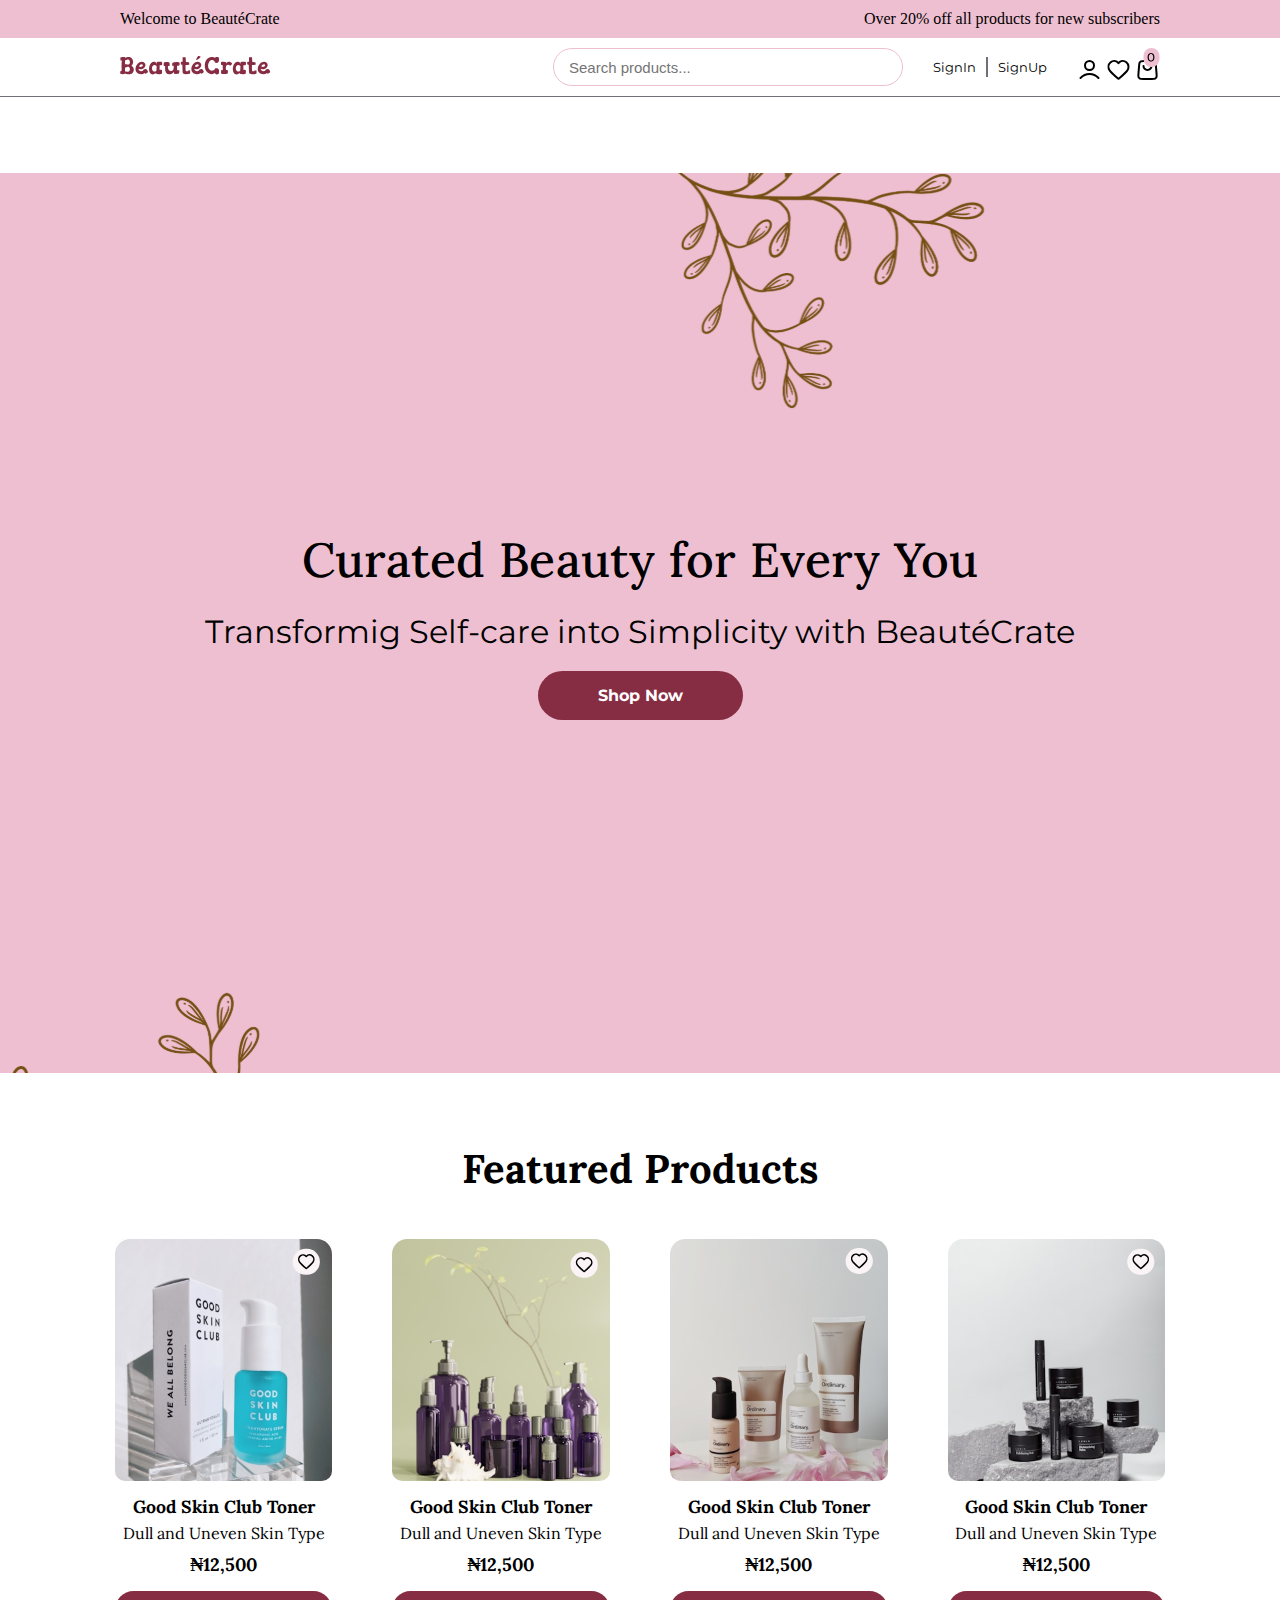
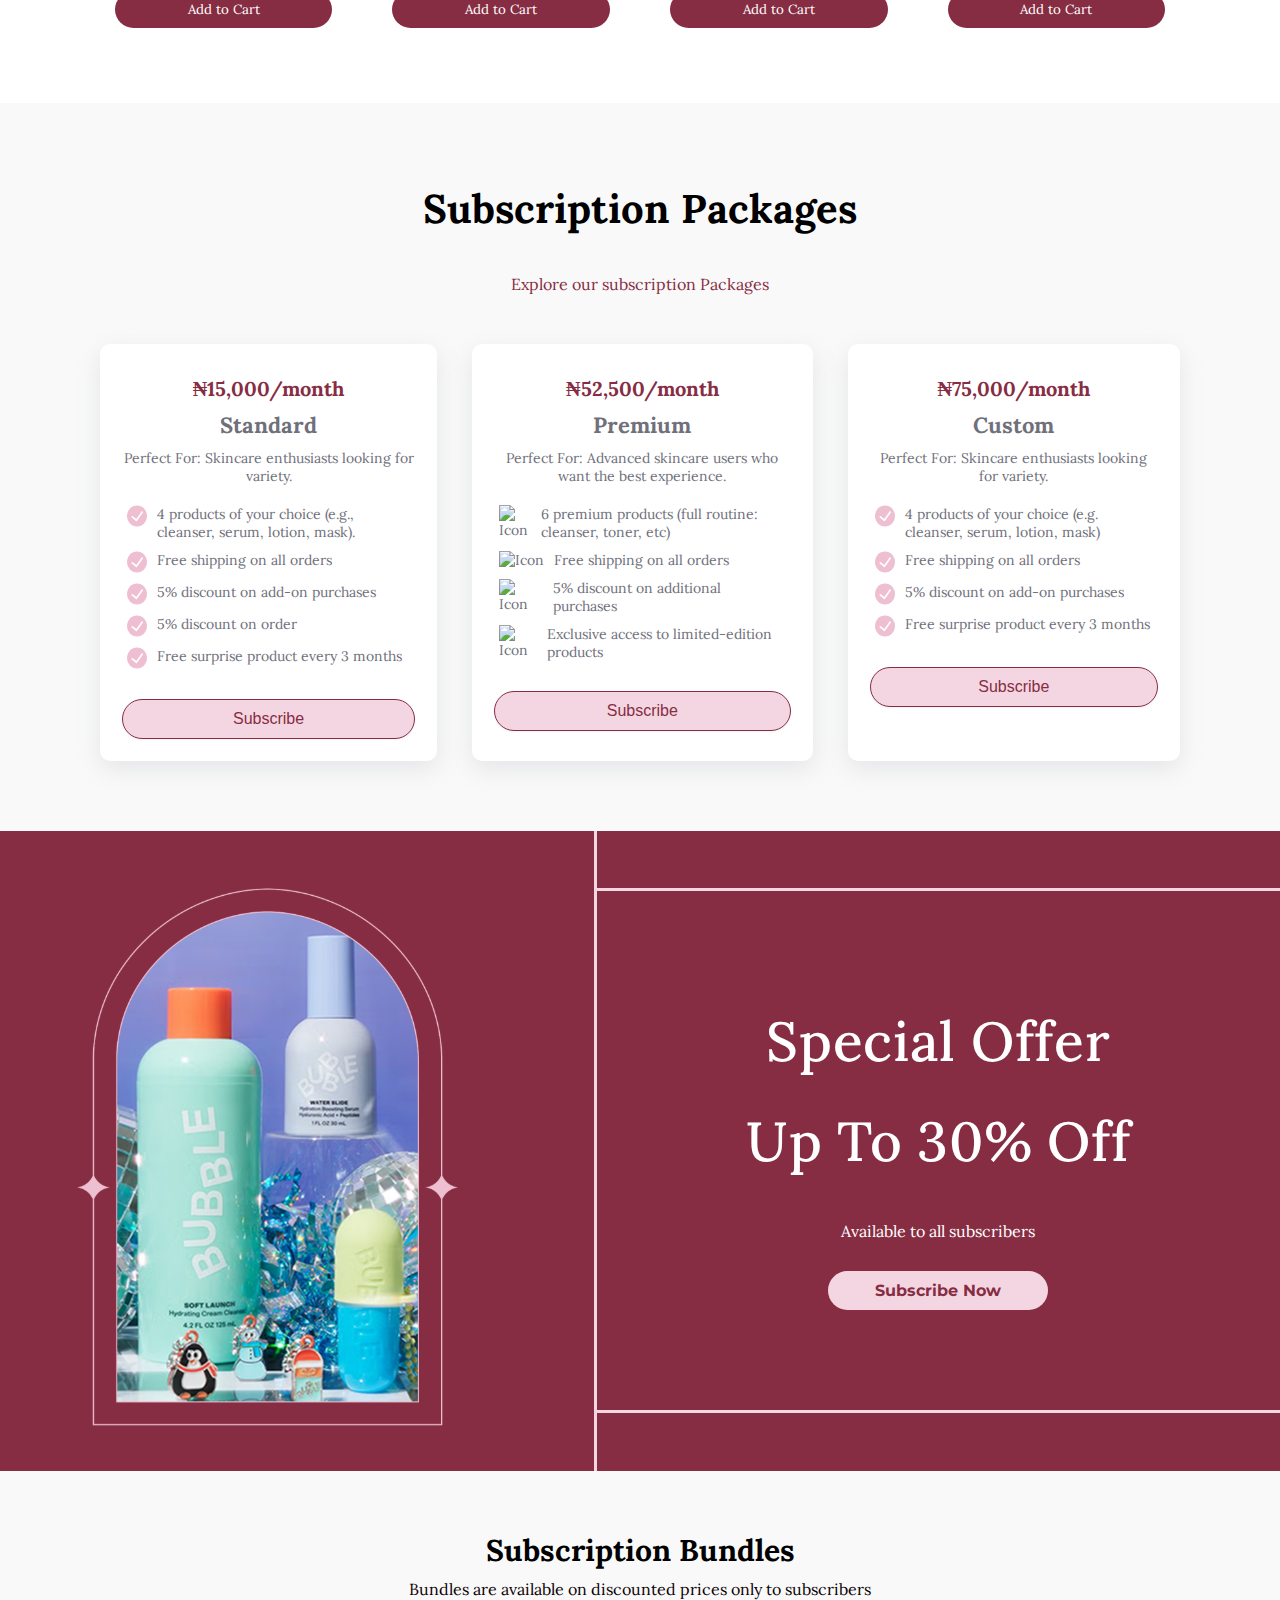
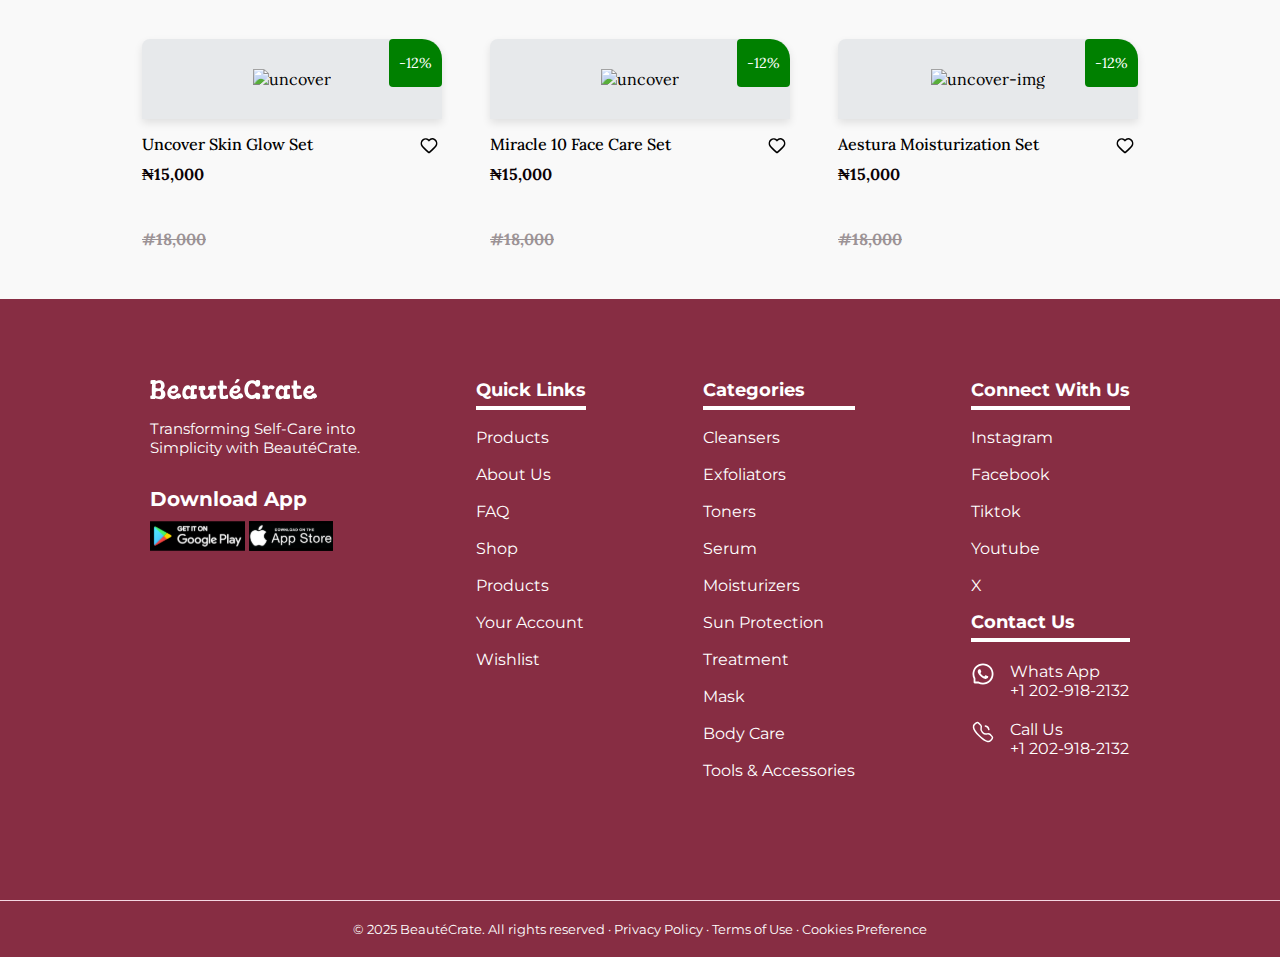
==== index.html @ 04ad1977 "Merge branch 'main' of https://github.com/rhose1234/BeauteCrate into Marvelous" ====
<!DOCTYPE html>
<html lang="en">
  <head>
    <meta charset="UTF-8" />
    <meta http-equiv="X-UA-Compactible" content="IE-edge" />
    <meta name="viewport" content="width=device-width, initial-scale=1.0" />
    <title>BeauteCrate - Curated Beauty for Every You!</title>
    <link rel="shortcut icon" type="Images" href="Images/favicon.svg" />
    <link rel="stylesheet" href="Css/index.css" />
    <link rel="preconnect" href="https://fonts.googleapis.com" />
    <link rel="preconnect" href="https://fonts.gstatic.com" crossorigin />
    <link rel="stylesheet" href="Css/nav.css" />
    <link rel="stylesheet" href="Css/footer.css" />
    <link rel="stylesheet" href="Css/feature.css">
  </head>
  <body>
    <!-- Navigation -->
    <nav>
      <div class="top-nav">
        <p>Welcome to BeautéCrate</p>
        <p>Over 20% off all products for new subscribers</p>
      </div>
      <div class="middle-nav">
        <img
          src="Images/menu-01.svg"
          alt="Hambuger"
          class="hambuger"
          id="menu-toggle"
        />
       <a href="#"> <img src="Images/BeautéCrate.svg" alt="BeautéCrate Logo" /></a>
        <div class="nav-icon">
          <div>
            <input type="search" id="searchInput" placeholder="Search products..." class="search-input" />
            <div id="searchResults"></div>            
        </div>
          <div class="links">
            <a href="signin.html">SignIn</a>
            <div class="line"></div>
            <a href="signup.html">SignUp</a>
          </div>

          <div class="icons">
            <!-- <a href=""><img src="Images/Search.svg" alt="search" /></a> -->
            <a href="signin.html"><img src="Images//profile-icon.svg" alt="profile" /></a>
            <a href=""><img src="Images/love-icon.svg" alt="love" /></a>
           <a href="cart.html"> <img src="Images/cart-icon.svg" alt="cart" /></a>
          </div>
        </div>
      </div>
      <div class="nav-link"></div>
      <div class="bottom-nav" id="mobile-menu">
        <a href=""><p>Cleansers</p></a>
        <a href=""><p>Exfoliators</p></a>
        <a href=""><p>Cleansers</p></a>
        <a href=""><p>Toners</p></a>
        <a href=""><p>Serums</p></a>
        <a href=""><p>Moisturizers</p></a>
        <a href=""><p>Sun Protection</p></a>
        <a href=""><p>Treatments</p></a>
        <a href=""><p>Masks</p></a>
        <a href=""><p>Body Care</p></a>
        <a href=""><p>Tools & Accessories</p></a>
      </div>
    </nav>

    <section class="hero">
      <div class="hero-section">
          <div class="hero-text">
          <h1>Curated Beauty for Every You </h1>
          <p>Transformig Self-care into Simplicity with Beaut&#233;Crate</p>
          <a class="bot" href="product.html">shop now</a>
          </div>

      <div class="hero-image">
          <img src="/images/image 12.svg" alt="smiling-woman" width="" >
      </div>
      </div>
      
  </section>

    <!-----Featured Products------->
    <section id="featured-products">
    <h1 class="header-feature">Featured Products</h1>
    <div class="product-grid">
      <div class="product">
        <img src="Images/Product1.svg" alt="Product">
        <h3>Good Skin Club Toner</h3>
        <p>Dull and Uneven Skin Type</p>
        <h4 class="price">₦12,500</h4>
        <button class="add-to-cart">Add to Cart</button>
      </div>

      <div class="product">
        <img src="Images/Product2.svg" alt="Product">
        <h3>Good Skin Club Toner</h3>
        <p>Dull and Uneven Skin Type</p>
        <h4 class="price">₦12,500</h4>
        <button class="add-to-cart">Add to Cart</button>
      </div>

      <div class="product">
        <img src="Images/Product3.svg" alt="Product">
        <h3>Good Skin Club Toner</h3>
        <p>Dull and Uneven Skin Type</p>
        <h4 class="price">₦12,500</h4>
        <button class="add-to-cart">Add to Cart</button>
      </div>
    
      <div class="product">
        <img src="Images/Product4.svg" alt="Product">
        <h3>Good Skin Club Toner</h3>
        <p>Dull and Uneven Skin Type</p>
        <h4 class="price">₦12,500</h4>
        <button class="add-to-cart">Add to Cart</button>
      </div>
    </div>
    </section>
     
    <!--------Subscription Packages------>
      <section class="subscription-packages">
        <h2>Subscription Packages</h2>
      
      <div class="subscription-group">
        <!-- <div class="subscription-grade"><p>Monthly</p></div> -->
        <div class="subscription-grade2"><p>Explore our subscription Packages</p></div>
      </div>
    
      <div class="Subscription-grid">
            
    
            <div class="plan">
                <h3 class="price">₦15,000/month</span></h3>
                <h4>Standard</h4>
                <p>Perfect For: Skincare enthusiasts looking for variety.</p>
                <ul>
                    <li> <img src="Images/Check-Icon.svg" alt="Icon"> 4 products of your choice (e.g., cleanser, serum, lotion, mask).</li>
                    <li><img src="Images/Check-Icon.svg" alt="Icon"> Free shipping on all orders</li>
                    <li><img src="Images/Check-Icon.svg" alt="Icon"> 5% discount on add-on purchases</li>
                    <li><img src="Images/Check-Icon.svg" alt="Icon">5% discount on order</li>
                    <li><img src="Images/Check-Icon.svg" alt="Icon"> Free surprise product every 3 months</li>
                </ul>
                <button class="subscribe">Subscribe</button>
            </div>
    
            
            <div class="plan">
                <h3 class="price">₦52,500/month</h3>
                <h4>Premium</h4>
                <p>Perfect For: Advanced skincare users who want the best experience.</p>
                <ul>
                    <li><img src="Images/check-icon.svg" alt="Icon"> 6 premium products (full routine: cleanser, toner, etc)</li>
                    <li><img src="Images/check-icon.svg" alt="Icon"> Free shipping on all orders</li>
                    <li><img src="Images/check-icon.svg" alt="Icon"> 5% discount on additional purchases</li>
                    <li><img src="Images/check-icon.svg" alt="Icon"> Exclusive access to limited-edition products</li>
                    
                </ul>
                <button class="subscribe">Subscribe</button>
            </div>
    
            <div class="plan">
                <h3 class="price">₦75,000/month</h3>
                <h4>Custom</h4>
                <p>Perfect For: Skincare enthusiasts looking for variety.</p>
                <ul>
                    <li><img src="Images/Check-Icon.svg" alt="Icon"> 4 products of your choice (e.g. cleanser, serum, lotion, mask)</li>
                    <li><img src="Images/Check-Icon.svg" alt="Icon"> Free shipping on all orders</li>
                    <li><img src="Images/Check-Icon.svg" alt="Icon"> 5% discount on add-on purchases</li>
                    <li><img src="Images/Check-Icon.svg" alt="Icon"> Free surprise product every 3 months</li>
                </ul>
                <button class="subscribe">Subscribe</button>
            </div>
        </div>
    </section>
    
 



    <!-- special offer section starts -->

    <section id="special-offer">
      <div class="spe-offer">
        <div class="one-div">
          <img src="Images/Glow (2) 1.svg" alt="" />
        </div>

        <div class="two-div">
          <h1>
            Special Offer <br />
            Up To 30% Off
          </h1>

          <h6>Available to all subscribers</h6>

          <div class="subscribe-button">
            <a href="subscription.html">Subscribe Now</a>
          </div>
        </div>
      </div>
    </section>

    <!-- subscription -->

    <section class="subscription">
      <h2>Subscription Bundles</h2>
      <p>Bundles are available on discounted prices only to subscribers</p>
      <div class="product-div">
        <div class="products">
          <div class="image">
           <div class="discount">-12%</div>
          <img src="/images/uncover.svg" alt="uncover">
          </div>
          <div class="text">
            <h3 class="name-icon">Uncover Skin Glow Set
              <span> <img src="/Images/love-icon.svg" alt="love" class="love-icon"> </span> 
            </h3>
            <p class="price">₦15,000</p>
            <s class="price2">#18,000</s>
          </div>
        </div>

        <div class="products">
          <div class="image">
           <div class="discount">-12%</div>
          <img src="/images/miracle10.svg" alt="uncover">
          </div>
          <div class="text">
           <h3 class="name-icon">Miracle 10 Face Care Set
            <span> <img src="/Images/love-icon.svg" alt="love" class="love-icon"> </span> 
           </h3>
            <p class="price">₦15,000</p>
            <s class="price2">#18,000</s>
          </div>
        </div>
<!-- product three -->
        <div class="products">
          <div class="image">
           <div class="discount">-12%</div>
          <img src="/images/blue-austura.svg" alt="uncover-img">
          </div>
          <div class="text">
            <div>
              <h3 class="name-icon">Aestura Moisturization Set <span> <img src="/Images/love-icon.svg" alt="love" class="love-icon"> </span> 
              </h3>
            
            </div>
            <p class="price">₦15,000</p>
            <s class="price2">#18,000</s>
          </div>
        </div>
      </div>
    </section>

    <footer>
      <div class="footer-inner">
        <div class="first-div">
          <img src="Images/footer-logo.svg" width="80%" alt="" />
          <p>Transforming Self-Care into <br />Simplicity with BeautéCrate.</p>

          <div class="first-divin">
            <h2>Download App</h2>

            <div class="div-img">
              <img src="Images/googleplay.svg" alt="" width="45%" />
              <img src="Images/appstore.svg" alt="" width="40%" />
            </div>
          </div>
        </div>

        <div class="second-div">
          <h2>Quick Links</h2>
          <div class="link-1">
            <ul>
              <li><a href="product.html">Products</a></li>
              <li><a href="#">About Us</a></li>
              <li><a href="#">FAQ</a></li>
              <li><a href="product.html">Shop</a></li>
              <li><a href="#">Products</a></li>
              <li><a href="signin.html">Your Account</a></li>
              <li><a href="#">Wishlist</a></li>
            </ul>
          </div>
        </div>

        <div class="third-div">
          <h2>Categories</h2>
          <div class="link-1">
            <ul>
              <li><a href="">Cleansers</a></li>
              <li><a href="">Exfoliators</a></li>
              <li><a href="">Toners</a></li>
              <li><a href="">Serum</a></li>
              <li><a href="">Moisturizers</a></li>
              <li><a href="">Sun Protection</a></li>
              <li><a href="">Treatment</a></li>
              <li><a href="">Mask</a></li>
              <li><a href="">Body Care</a></li>
              <li><a href="">Tools & Accessories</a></li>
            </ul>
          </div>
        </div>

        <div class="fourth-div">
          <h2>Connect With Us</h2>
          <div class="link-1">
            <ul>
              <li><a href="">Instagram</a></li>
              <li><a href="">Facebook</a></li>
              <li><a href="">Tiktok</a></li>
              <li><a href="">Youtube</a></li>
              <li><a href="">X</a></li>
            </ul>
          </div>

          <div class="contactus-link">
            <h2>Contact Us</h2>
            <div class="cover1">
              <a href="#"
                ><img src="Images/whatsappicon.svg" alt="Whatsapp"
              /></a>

              <div class="whatsapp-contact">
                <p>Whats App</p>
                <p>+1 202-918-2132</p>
              </div>
            </div>

            <div class="cover2">
              <a href="#"><img src="Images/callicon.svg" alt="Whatsapp" /></a>

              <div class="whatsapp-contact">
                <p>Call Us</p>
                <p>+1 202-918-2132</p>
              </div>
            </div>
          </div>
        </div>
      </div>

      <div class="copyright-line"></div>

      <div class="copyright">
        <p>
          &copy; 2025 BeautéCrate. All rights reserved ·
          <a href="privacy-policy.html">Privacy Policy</a> ·
          <a href="terms-of-use.html">Terms of Use</a> ·
          <a href="cookies-preference.html">Cookies Preference</a>
        </p>
      </div>
    </footer>
    <script src="Js/search.js"></script>
    <script src="Js/script.js"></script>
  </body>
</html>
---- Css/index.css ----
@import url('https://fonts.googleapis.com/css2?family=Lora:ital,wght@0,400..700;1,400..700&family=Montserrat:ital,wght@0,100..900;1,100..900&display=swap');
*{
    padding: 0;
    margin: 0;
    box-sizing: border-box;
}
body{
    overflow-x: hidden;
}
/* font families */
/* font-family: "Lora", serif;
font-family: "Montserrat", serif; */

#special-offer{
    background-color: #872D43;
    font-family: "Lora", serif;
    color: #ffffff;
}
.spe-offer{
    display: flex;
    flex-direction: row;
    flex-wrap: nowrap;
    justify-content: space-around;
    /* padding: 20px; */
    align-items: center;
    place-content: center;
}
.spe-offer div.one-div{
    width:100%;
    padding: 30px 20px ;
    border-right: 3px solid #F4D6E2 ;
   }
   .spe-offer div.one-div img{
     width: 82%;
     padding-left: 40px;
   }
.spe-offer div.two-div{
 width: 100%;
display: block;
 justify-content: center;
 place-content: center;
 text-align: center;
 padding: 100px;

border-top: 3px solid #F4D6E2 ;
border-bottom: 3px solid #F4D6E2 ;


}
.spe-offer div.two-div h1{
    font-size: 55px;
    font-weight: 500;
    font-style: normal;
    text-align: center;
    letter-spacing: 0.7px;
    line-height: 100px;
 
}
.spe-offer div.two-div h6{
    font-size: 16px;
    margin-top: 30px;
    font-weight: 300;
}
.spe-offer div.subscribe-button {
    margin-top: 30px;
   display: flex;
   justify-content: center;
}
.spe-offer div.subscribe-button a{
    display: block;
    justify-content: center;
    text-align: center;
    text-decoration: none;
    font-size: 16px;
    background-color: #F4D6E2;
    color: #872D43;
    font-weight: 700;
    text-align: center;
    padding: 10px 28px 10px 28px ;
    border-radius: 25px;
    width: 220px;
    
}
.spe-offer div.subscribe-button a:hover{
    background-color: transparent;
    color: #F4D6E2;
    border: 2px solid #F4D6E2;
}



.hero {
    background-image: url('/Images/hero.svg');
    height: 100dvh;
    background-size: cover;
    background-repeat: no-repeat;
    display: flex;
    align-items: center;
    justify-content: center;
    padding: 10px 110px;
}
.hero-section {
    display: flex;
    flex-direction: row;
    flex-wrap: nowrap;
    align-items: center;
    justify-content: space-between;
    max-width: 1200px;
    /* width: 100%; */
    gap: 170px;
}

/* Text Styling */
.hero-text {
    /* flex: 1; */
    /* max-width: 500px;  */
    /* text-align: left;
    margin: 0 auto;  */
}

.hero-text h1 {
    font-size: 3.5rem;
    font-weight: 500;
    color: #000000;
    font-family: 'lora', sherif;
    /* max-width: 400px; */
    letter-spacing: 0.1px;
    line-height: 65px;
    word-spacing: 1px;
    /* word-wrap: break-word; */
    margin-bottom: 20px;
}

.hero-text p {
    font-size: 18px;
    color: #000000;
    margin: 10px 0 20px;
    font-family: Montserrat;
    
}

.bot {
    display: inline-block;
    background-color: #872D43;
    color: white;
    padding: 15px 60px;
    border-radius: 25px;
    text-decoration: none;
    font-size: 1rem;
    font-weight: 700;
    text-transform: capitalize;
}

.bot:hover {
    background-color: #F4D6E2;
    color: #872D43;
    border: 1px solid #872D43;
}

/* Image Styling */
.hero-image {
    flex: 1;
    display: flex;
    justify-content: center;
    max-width: 500px;
}
.hero-image img{
    height: 100dvh;
}
.subscription {
  /* display: ; */
  grid-template-columns: repeat(3,1fr);
  text-align: center;
  padding: 50px 10%;
  background-color: #f9f9f9; /* Light background */
  font-family: 'lora', serif;
}

.subscription h2 {
    font-size: 30px;
    margin: 10px 10px;
    font-weight: 700;
  color: #000000;
  margin-bottom: 10px;
 
}

.subscription p {
  font-size: 1rem;
  color: #0c0205;
  margin-bottom: 40px;
}

.product-container {
  display: flex;
  /* flex-direction: ; */
  gap: 30px;
  flex-wrap: wrap;
}

/* .product {
  position: relative;
  width: 500px;
  background: white;
  padding: 10px;
  border-radius: 12px 0 0;
  border-bottom: 10px;
  box-shadow: 0 4px 8px rgba(0, 0, 0, 0.1);
  text-align: center;
} */

.product img {
  width: 100%;
  height: auto;
  border-radius: 8px;
}

.discount {
  position: absolute;
  top: 0px;
  right: 0;
  background: green;
  color: white;
  padding: 15px 10px;
  font-size: 0.9rem;
  border-radius: 4px;
  border-top-right-radius: 20px;
}

.product h3 {
  font-size: 1.1rem;
  color: #333;
  margin-top: 10px;
}

.price {
  font-size: 1rem;
  color: #000000;
  font-weight: bold;
}
.price2 {
    font-size: 1rem;
    color: #9c9396;
    font-weight: bold;
  }
  
.product-div{
  display: flex;
  flex-wrap: nowrap ;
  flex-direction: row;
  justify-content: space-around;
  gap: 20px;
}

.products img {
  width: 100%;
  height: 200px;
}

.image{
  background-color: rgb(231, 233, 235);
  box-shadow: 0 4px 8px rgba(0, 0, 0, 0.1);
  border-top-left-radius: 8px;
  border-top-right-radius: 18px;
  padding: 30px;
}
.text{
  margin-top: 10px;
  text-align: left;
}
.text h3{
    font-size: 1rem;
    font-weight: 500;

}
.name-icon{
    display: flex;
    justify-content: space-between;
    align-items: center;

}
.text img{
    width: 26px;
    height: 26px;
    
}
.products{
  position: relative;
  width: 300px;
  border-radius: 12px 0 0;
  text-align: center;
}
#featured-products{
    padding: 50px 70px;
    font-family: "Lora", serif;
}

.header-feature {
    font-size: 40px;
    margin: 20px 10px;
    text-align: center;
    font-family: "Lora", serif;
    font-weight: 700;
    
}
.product-grid {
    display: flex;
    justify-content: space-between;
    gap: 30px;
    padding: 10px 30px;
}

.product {
    background: #fff;
    padding: 15px;
    text-align: center;
    border-radius: 5px;
    width: auto;
    
}

.product img {
    width: 100%;
    height: auto;
    border-radius: 10px;
}
.product h3{
    color: #000000;
}
.price {
    font-size: 18px;
    font-weight: 700;
    padding: 5px 0;
    color: #000000;

}
.product p {
    padding: 5px 0;

}

.add-to-cart {
    background: #872D43;
    color: white;
    border: none;
    padding: 10px;
    border-radius: 20px;
    cursor: pointer;
    margin-top: 10px;
    width: 100%;
    font-family: "Lora", serif;
}

.add-to-cart:hover {
    background: transparent;
    border: #872D43 1px solid;
    color: #872D43;

}


/* Subscription Section Styles */

.subscription-group {
    display: flex;
    justify-content: center;
    color: #872D43;
    margin: 30px 30px;
    gap: 5px;
}
.subscription-grade {
    border-radius: 20px;
    padding: 10px;
    background-color: #eebfd1;
}
.subscription-grade2 {
    border-radius: 20px;
    padding: 10px;
    background-color: transparent;
}

.Subscription-grid {
    padding: 10px 50px;
    justify-content: space-between;
    display: flex;
    flex-direction: row;
    flex-wrap: nowrap;
    gap: 35px;
}
.subscription-packages {
    text-align: center;
    padding: 60px 50px;
    background-color: #f9f9f9;
    font-family: "Lora", serif;
 
    
}

/* Subscription Title */
.subscription-packages h2 {
    font-size: 40px;
    margin: 20px 10px;
}

/* Subscription Layout */
/*.plans {
    display: flex;
    justify-content: center;
    flex-wrap: wrap;
}

/* Each Plan Styling */
.plan {
    background: white;
    padding: 22px;
    border-radius: 10px;
    width: auto;
    height: auto;
    color: #70707B;
    box-shadow: rgba(149, 157, 165, 0.2) 0px 8px 24px;
}
.plan:hover{
    background: #F4D6E2;
    color: #000000 !important;
   
}

/* .plan3 {
    background: #eebfd1;
    padding: 20px;
    border-radius: 10px;
    width: 250px;
}
.plan3 ul {
    list-style: none;
    padding: 20px;
}

.plan3 ul li {
    font-size: 14px;
    display: flex;
    padding: 5px 0;
    align-items: flex-start;
} */

/* Plan Titles */
.plan h3 {
    font-size: 20px;
    color: #872D43;
    margin: 5px 0;
}

.plan h4 {
    font-size: 22px;
    margin-bottom: 10px;
}

/* Plan Description */
.plan p {
    font-size: 14px;
    margin-bottom: 10px;
}

/* Features List */
.plan ul {
    list-style: none;
    padding: 5px ;
}

.plan ul li {
    font-size: 14px;
    display: flex;
    padding: 5px 0;
    align-items: start;
    justify-content: flex-start;
    flex-wrap: nowrap;
    text-align: start;
    
}
.plan ul li img{
    margin-right: 10px;
}



.subscribe {
    background-color: #F4D6E2;
    color: #872D43;
    border: 1px solid #872D43;
    box-shadow: 0px 1px 2px rgba(16, 24, 40, 0.05);
    padding: 10px;
    font-size: 16px;
    cursor: pointer;
    margin-top: 20px;
    width: 100%;
    border-radius: 20px;
}

.subscribe:hover {
    background-color: #872D43;
    border: 1px solid #4d2c3d;
    color: #F4D6E2;
}    


/* Hide Image on Small Tablets & Phones (Below 768px) */
@media (max-width: 1280px) {
    .hero-image {
        display: none;
    }

    .hero-section {
        justify-content: center;
    }

    .hero-text {
        text-align: center;
        max-width: 100%;
    }

    .hero-text h1 {
        font-size: 3rem;
    }

    .hero-text p {
        font-size: 2rem;
    }
    .product-container{
        display: block;
    }
}


@media (max-width: 600px) {
    .hero {
        height: auto;
        padding: 10% 5%;
    }

    .hero-text h1 {
        font-size: 1.8rem;
    }

    .hero-text p {
        font-size: 0.9rem;
    }

    .bot {
        font-size: 0.9rem;
        padding: 10px 20px;
    }
    .product-container{
        display: block;
    }
}

@media (max-width: 480px) {
    .hero {
        padding: 20% 5%;
    }

    .hero-text h1 {
        font-size: 1.5rem;
    }

    .hero-text p {
        font-size: 0.9rem;
    }

    .bot {
        font-size: 0.8rem;
        padding: 8px 32px;
    }
    .product-container{
        display: block;
    }
}


@media (max-width: 768px) {
    .hero-section{
        padding: 20px 20px;
      
    }

    .hero-image {
        display: none;
    }

    .hero-section {
        justify-content: center;
    }

    .hero-text {
        text-align: center;
        /* max-width: 100%; */
    }

    .hero-text h1 {
        font-size: 2rem;
        letter-spacing: 0.1px;
        line-height: 40px;
        word-spacing: 2px;
    }

    .hero-text p {
        font-size: 1rem;
        color: #000000;
        font-weight: 500;
    }
    #featured-products{
        padding: 20px 20px;
        font-family: "Lora", serif;
    }
    .product-grid {
        flex-wrap: wrap;
    }
    .header-feature {
        
        font-size: 25px;
        font-weight: 800;
    }
    .subscription-packages {
        text-align: center;
        padding: 10px 20px;
        justify-content: space-between;
    }
    .Subscription-grid {
        padding: 10px 30px;
        display: flex;
        flex-direction: column;
        flex-wrap: nowrap;
        gap: 10px;
    }
   
    .subscription-packages h2 {
        font-size: 25px;
        margin: 20px 10px;
    }
.plan {
    margin-top: 35px
}

.product-div{
  
    flex-wrap: nowrap ;
    flex-direction: column;
    padding: 20px 20px;
    gap: 20px;
  }
    .spe-offer{
        display: flex;
        flex-direction: column;
        flex-wrap: wrap-reverse;
        justify-content: space-around;
        /* padding: 20px; */
        align-items: center;
        place-content: center;
    }
    #special-offer{
        width: 100%;
        overflow-x: hidden;
       
}
.spe-offer div.one-div img{
    width: 100%;
    padding-left: 20px;
  }
    
    .spe-offer div.two-div h1{
        font-size: 30px;
        letter-spacing: 0.50px;
        line-height: 50px;
    }
    .footer-inner{
        display: block;
        justify-content: space-between;
        margin-bottom: 40px;
        padding: 90px 80px;
}
.footer-inner .second-div, .third-div, .fourth-div{
    margin-top: 30px;
}
footer .copyright{
    padding: 20px;
    font-size: 8px;
}
footer .copyright-line{
    margin-bottom: 1px;
}
}
---- Css/nav.css ----
.top-nav {
  background-color: #eebfd1;
  display: flex;
  justify-content: space-between;
  padding: 10px 120px;
}

.middle-nav {
  display: flex;
  justify-content: space-between;
  align-items: center;
  padding: 10px 120px;
  width: 100%;
  gap: 20px;
}
.nav-icon {
  display: flex;
  justify-content: center;
  align-items: center;
  gap: 30px;
}
.line {
  width: 2px;
  height: 20px;
  background-color: #70707b;
}
.links {
  display: flex;
  gap: 10px;
  justify-content: center;
  align-items: center;
}
.nav-icon a {
  text-decoration: none;
  color: #000;
}
.search-input {
  width: 350px;
  height: 38px;
  padding: 15px;
  border-radius: 40px;
  border: 1px solid #eebfd1;
  font-size: 15px;
}

.sign {
  display: flex;
  gap: 1px;
}
.nav-link {
  width: 100%;
  height: 1px;
  background-color: #70707b;
}
.bottom-nav {
  display: flex;
  justify-content: space-between;
  padding: 20px 110px;
}
.bottom-nav p {
  padding: 10px;
}
.hambuger {
  display: none;
  cursor: pointer;
}
@media screen and (max-width: 768px) {
  .hambuger {
    display: flex;
  }
  .search-input {
    display: none;
  }
  .links {
    display: none;
  }
  .nav-link {
    display: none;
  }
  .top-nav {
    font-size: 10px;
    padding: 20px 20px;
  }
  .bottom-nav {
    flex-direction: column;
    background-color: white;
    position: absolute;
    left: 0;
    top: 12%;
    width: 100%;
    height: 100vh;
    display: none;
    padding: 20px;
    border-top: 1px solid #eebfd1;
    justify-content: start;
    padding: 10px 35px;
  }

  .bottom-nav.show {
    display: flex;
  }
  .middle-nav {
    display: flex;
    justify-content: space-between;
    align-items: center;
    padding: 10px 20px;
    width: 100%;
    gap: 20px;
  }
}
---- Css/footer.css ----
footer{
    background: #872D43;
    color: #ffffff;
    /* padding: 90px 80px; */
    font-family: "Montserrat", serif;
}
.footer-inner{
    display: flex;
    flex-direction: row;
    flex-wrap: nowrap;
    justify-content: space-between;
    margin-bottom: 40px;
    padding: 80px 150px;
}
.footer-inner .first-div {
    text-align: start;
}
.footer-inner .first-div img {
margin-bottom: 15px;
}
.footer-inner .first-div p {
  font-size: 15px;
  font-family: "Montserrat", serif;
  text-align: start;
    }
.footer-inner .first-divin{
    margin-top: 30px;
}
.footer-inner .first-divin h2{
 margin-bottom: 10px;
 font-size: 20px;
 font-weight: 700;
}
.footer-inner .second-div h2{
    font-size: 18px;
    font-weight: 700;
    text-align: start;
    margin-bottom: 5px;
    /* border-radius: 5px; */
  
}
.footer-inner .second-div .link-1 ul{
    border-top: 4px solid #ffffff;
    list-style-type: none;

}
.footer-inner .second-div .link-1 ul li{
    text-align: start;
    margin-top: 18px;
 

}
.footer-inner .second-div .link-1 ul li a{
   font-size: 16px;
   text-decoration: none;
   color: #ffffff;
}

.footer-inner .third-div h2{
    font-size: 18px;
    font-weight: 700;
    text-align: start;
    margin-bottom: 5px;
    /* border-radius: 5px; */
  
}
.footer-inner .third-div .link-1 ul{
    border-top: 4px solid #ffffff;
    list-style-type: none;

}
.footer-inner .third-div .link-1 ul li{
    text-align: start;
    margin-top: 18px;
 

}
.footer-inner .third-div .link-1 ul li a{
   font-size: 16px;
   text-decoration: none;
   color: #ffffff;
 

}

.footer-inner .fourth-div h2{
    font-size: 18px;
    font-weight: 700;
    text-align: start;
    margin-bottom: 5px;
    /* border-radius: 5px; */
  
}
.footer-inner .fourth-div .link-1 ul{
    border-top: 4px solid #ffffff;
    list-style-type: none;

}
.footer-inner .fourth-div .link-1 ul li{
    text-align: start;
    margin-top: 18px;
 

}
.footer-inner .fourth-div .link-1 ul li a{
   font-size: 16px;
   text-decoration: none;
   color: #ffffff;
 

}
.footer-inner .fourth-div .contactus-link h2{

    font-size: 18px;
    font-weight: 700;
    text-align: start;
    margin-bottom: 5px;
    margin-top: 16px;
}

.footer-inner .fourth-div .contactus-link .cover1{
    border-top: 4px solid #ffffff ;
    padding-top: 20px;
    display: flex;
    justify-content:flex-start ;
    gap: 15px;
    flex-direction: row;
    font-size: 16px;
    
}
.footer-inner .fourth-div .contactus-link .cover1 p{
    font-size: 16px;
    font-family: "Montserrat", serif;
    display: flex;
    justify-content:flex-start !important;

}
.footer-inner .fourth-div .contactus-link .cover2{
    margin-top: 20px;
    display: flex;
    justify-content:flex-start !important;
    gap: 15px;
    flex-direction: row;
    font-size: 16px;
}
.footer-inner .fourth-div .contactus-link .cover2 p{
    font-size: 16px;
    font-family: "Montserrat", serif;
    display: flex;
    justify-content:flex-start !important;
}

footer .copyright-line{
    border-top: #F4D6E2 1px solid;
    margin-bottom: 20px;
   
}
footer .copyright{
    text-align: center;
    font-size: 15px;
    padding-bottom: 20px;
    text-decoration: none;
    display: flex;
    flex-direction: row;
    flex-wrap: nowrap;
    justify-content: center;

}
footer .copyright p, a{
    text-decoration: none !important ;
    color: #ffffff;
    font-size: 13px;
    font-family: "Montserrat", serif;
}

@media (max-width: 768px) {

    .footer-inner{
        display: block;
        justify-content: space-around;
        margin-bottom: 40px;
        padding: 50px 40px;
}
.footer-inner .second-div, .third-div, .fourth-div{
    margin-top: 30px;
}
footer .copyright{
    padding: 20px;
    font-size: 8px;
}
footer .copyright-line{
    margin-bottom: 1px;
}
}
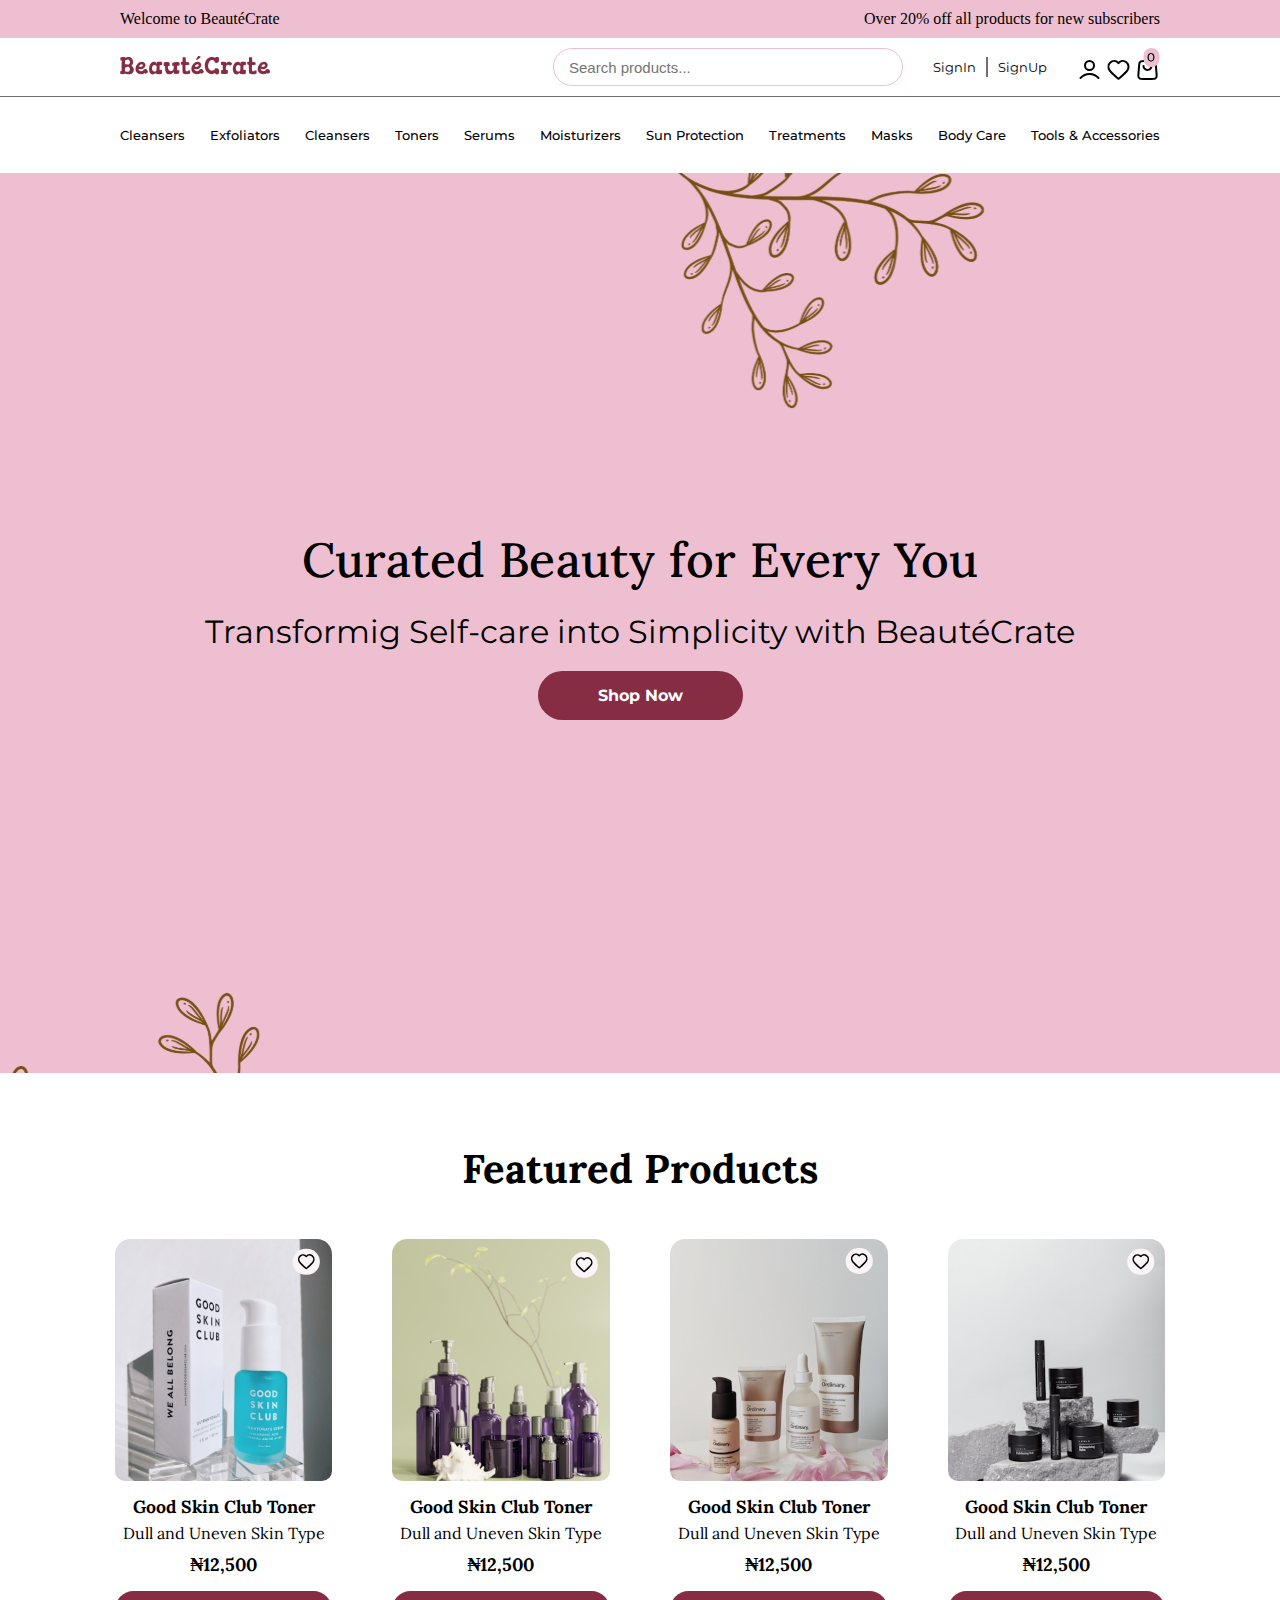
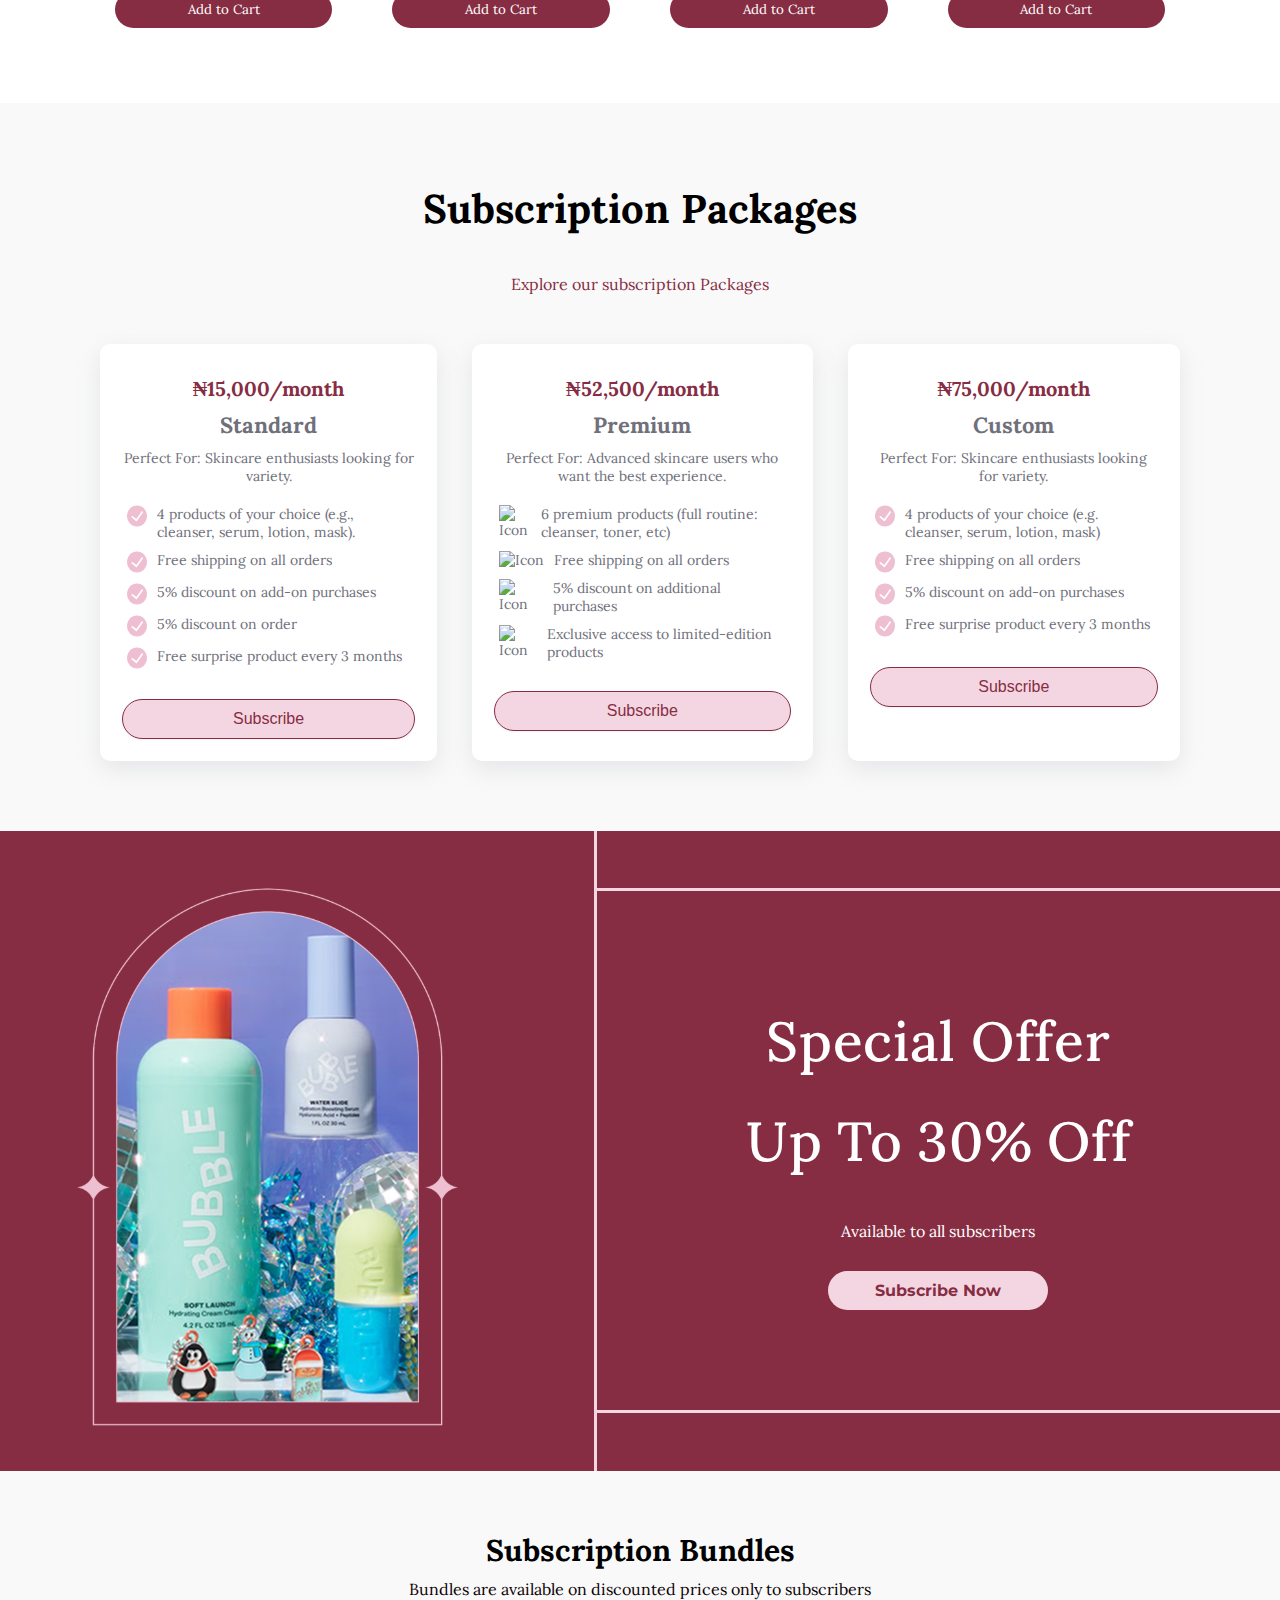
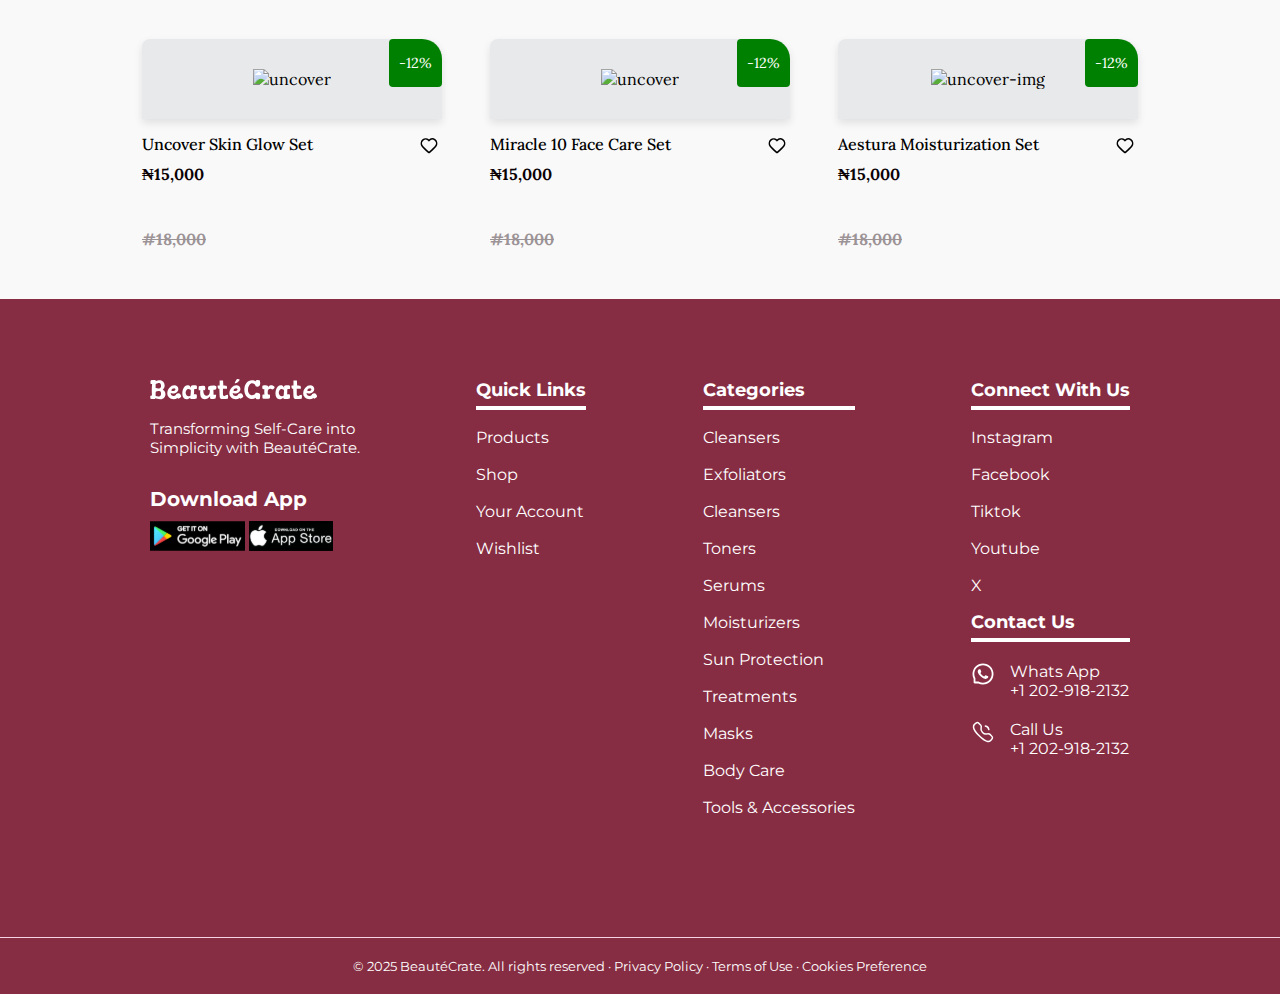
==== commit 155d2c33: "recent" ====
--- a/index.html
+++ b/index.html
@@ -27,7 +27,7 @@
           class="hambuger"
           id="menu-toggle"
         />
-       <a href="#"> <img src="Images/BeautéCrate.svg" alt="BeautéCrate Logo" /></a>
+       <a href="index.html"> <img src="Images/BeautéCrate.svg" alt="BeautéCrate Logo" /></a>
         <div class="nav-icon">
           <div>
             <input type="search" id="searchInput" placeholder="Search products..." class="search-input" />
@@ -49,17 +49,17 @@
       </div>
       <div class="nav-link"></div>
       <div class="bottom-nav" id="mobile-menu">
-        <a href=""><p>Cleansers</p></a>
-        <a href=""><p>Exfoliators</p></a>
-        <a href=""><p>Cleansers</p></a>
-        <a href=""><p>Toners</p></a>
-        <a href=""><p>Serums</p></a>
-        <a href=""><p>Moisturizers</p></a>
-        <a href=""><p>Sun Protection</p></a>
-        <a href=""><p>Treatments</p></a>
-        <a href=""><p>Masks</p></a>
-        <a href=""><p>Body Care</p></a>
-        <a href=""><p>Tools & Accessories</p></a>
+        <a href="product2.html">Cleansers</a>
+        <a href="product2.html#third-row">Exfoliators</a>
+        <a href="product3.html">Cleansers</a>
+        <a href="product3.html#second-row">Toners</a>
+        <a href="product3.html#first-row">Serums</a>
+        <a href="product3.html#first-row">Moisturizers</a>
+        <a href="product2.html">Sun Protection</a>
+        <a href="product.html">Treatments</a>
+        <a href="product.html">Masks</a>
+        <a href="product.html">Body Care</a>
+        <a href="product3.html#first-row">Tools & Accessories</a>
       </div>
     </nav>
 
@@ -254,7 +254,7 @@
     <footer>
       <div class="footer-inner">
         <div class="first-div">
-          <img src="Images/footer-logo.svg" width="80%" alt="" />
+         <a href="index.html"><img src="Images/footer-logo.svg" width="80%" alt="" /></a>
           <p>Transforming Self-Care into <br />Simplicity with BeautéCrate.</p>
 
           <div class="first-divin">
@@ -272,10 +272,10 @@
           <div class="link-1">
             <ul>
               <li><a href="product.html">Products</a></li>
-              <li><a href="#">About Us</a></li>
-              <li><a href="#">FAQ</a></li>
+              <!-- <li><a href="#">About Us</a></li> -->
+              <!-- <li><a href="#">FAQ</a></li> -->
               <li><a href="product.html">Shop</a></li>
-              <li><a href="#">Products</a></li>
+              <!-- <li><a href="product.html">Products</a></li> -->
               <li><a href="signin.html">Your Account</a></li>
               <li><a href="#">Wishlist</a></li>
             </ul>
@@ -286,16 +286,17 @@
           <h2>Categories</h2>
           <div class="link-1">
             <ul>
-              <li><a href="">Cleansers</a></li>
-              <li><a href="">Exfoliators</a></li>
-              <li><a href="">Toners</a></li>
-              <li><a href="">Serum</a></li>
-              <li><a href="">Moisturizers</a></li>
-              <li><a href="">Sun Protection</a></li>
-              <li><a href="">Treatment</a></li>
-              <li><a href="">Mask</a></li>
-              <li><a href="">Body Care</a></li>
-              <li><a href="">Tools & Accessories</a></li>
+              <li><a href="product2.html">Cleansers</a></li>
+              <li><a href="product2.html#third-row">Exfoliators</a></li>
+              <li><a href="product3.html">Cleansers</a></li>
+              <li><a href="product3.html#second-row">Toners</a></li>
+              <li><a href="product3.html#first-row">Serums</a></li>
+              <li><a href="product3.html#first-row">Moisturizers</a></li>
+              <li><a href="product2.html">Sun Protection</a></li>
+              <li><a href="product.html">Treatments</a></li>
+              <li><a href="product.html">Masks</a></li>
+              <li><a href="product.html">Body Care</a></li>
+              <li><a href="product3.html#first-row">Tools & Accessories</a></li>
             </ul>
           </div>
         </div>
@@ -304,20 +305,18 @@
           <h2>Connect With Us</h2>
           <div class="link-1">
             <ul>
-              <li><a href="">Instagram</a></li>
-              <li><a href="">Facebook</a></li>
-              <li><a href="">Tiktok</a></li>
-              <li><a href="">Youtube</a></li>
-              <li><a href="">X</a></li>
+              <li><a href="#">Instagram</a></li>
+              <li><a href="#">Facebook</a></li>
+              <li><a href="#">Tiktok</a></li>
+              <li><a href="#">Youtube</a></li>
+              <li><a href="#">X</a></li>
             </ul>
           </div>
 
           <div class="contactus-link">
             <h2>Contact Us</h2>
             <div class="cover1">
-              <a href="#"
-                ><img src="Images/whatsappicon.svg" alt="Whatsapp"
-              /></a>
+              <a href="#"><img src="Images/whatsappicon.svg" alt="Whatsapp"/></a>
 
               <div class="whatsapp-contact">
                 <p>Whats App</p>
--- a/Css/nav.css
+++ b/Css/nav.css
@@ -57,8 +57,11 @@
   justify-content: space-between;
   padding: 20px 110px;
 }
-.bottom-nav p {
+.bottom-nav a {
   padding: 10px;
+  color: #000;
+  font-weight: 500;
+  font-size: 13px;
 }
 .hambuger {
   display: none;
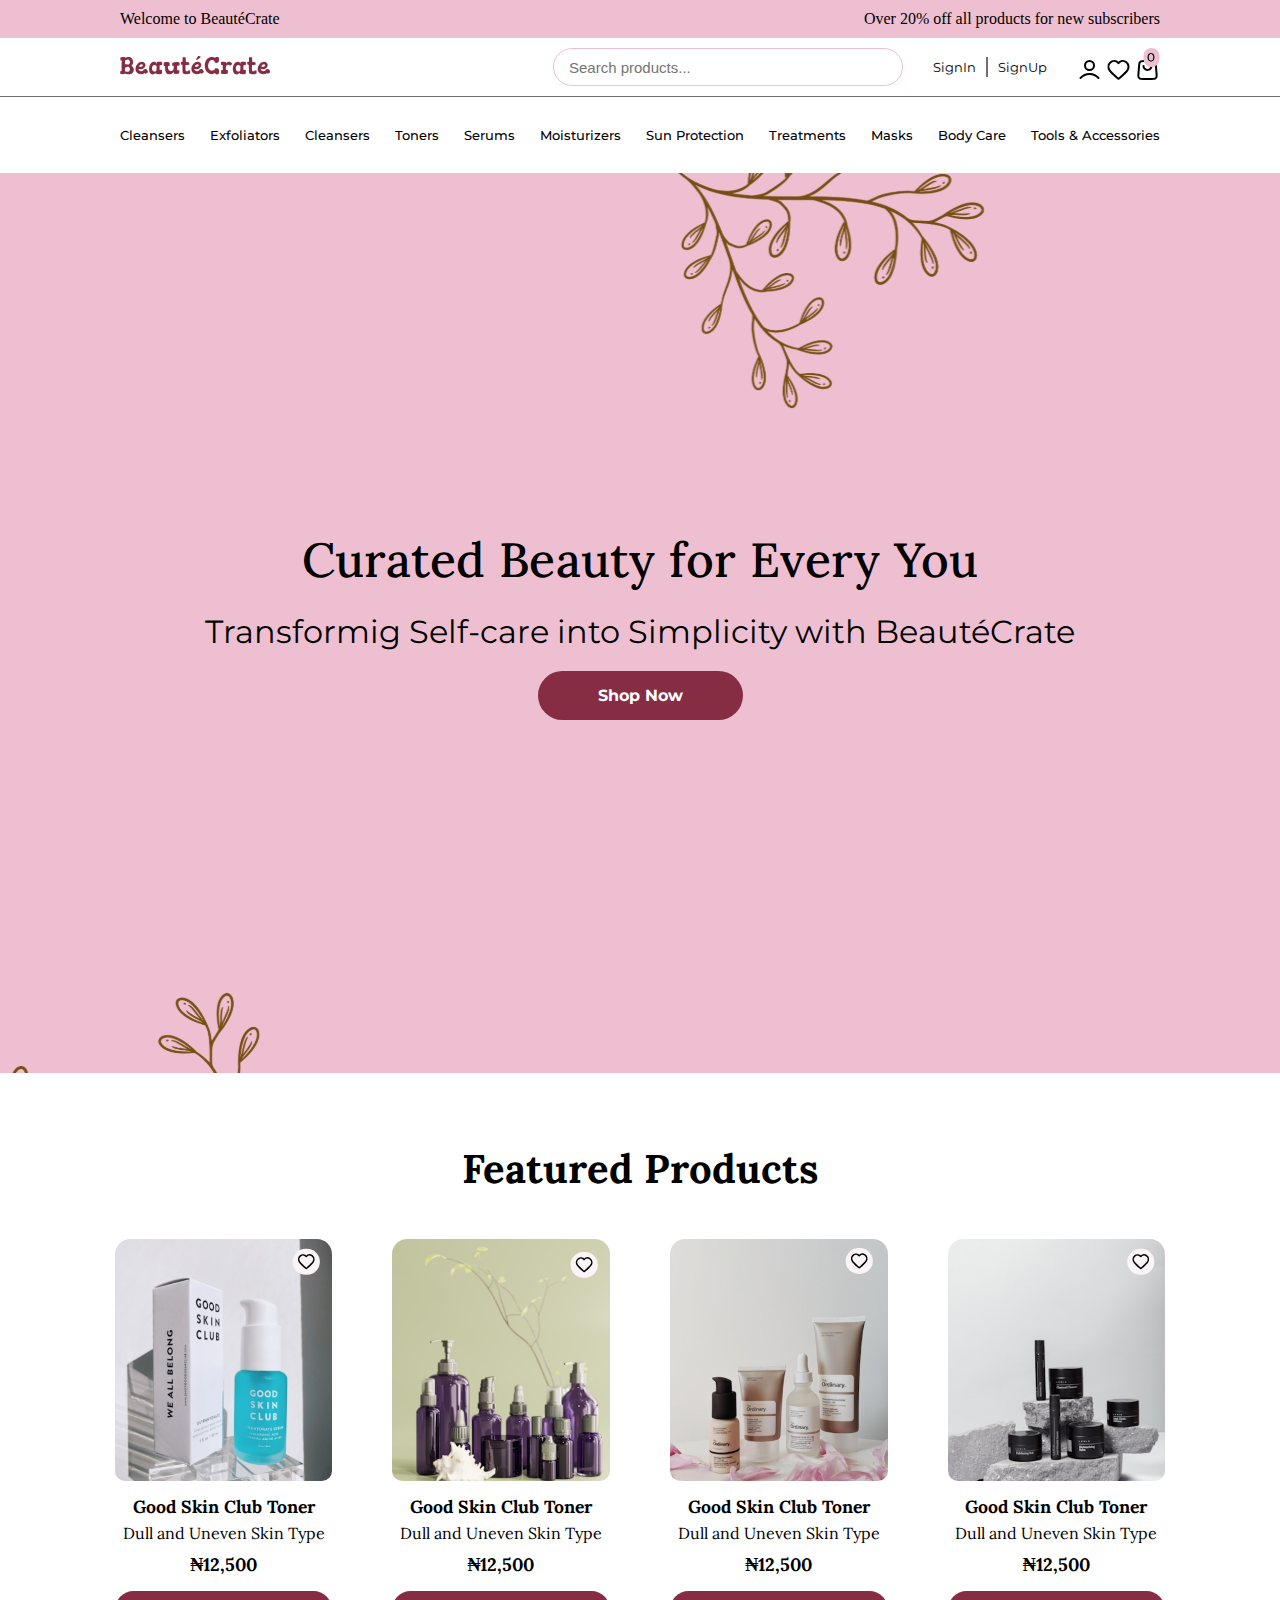
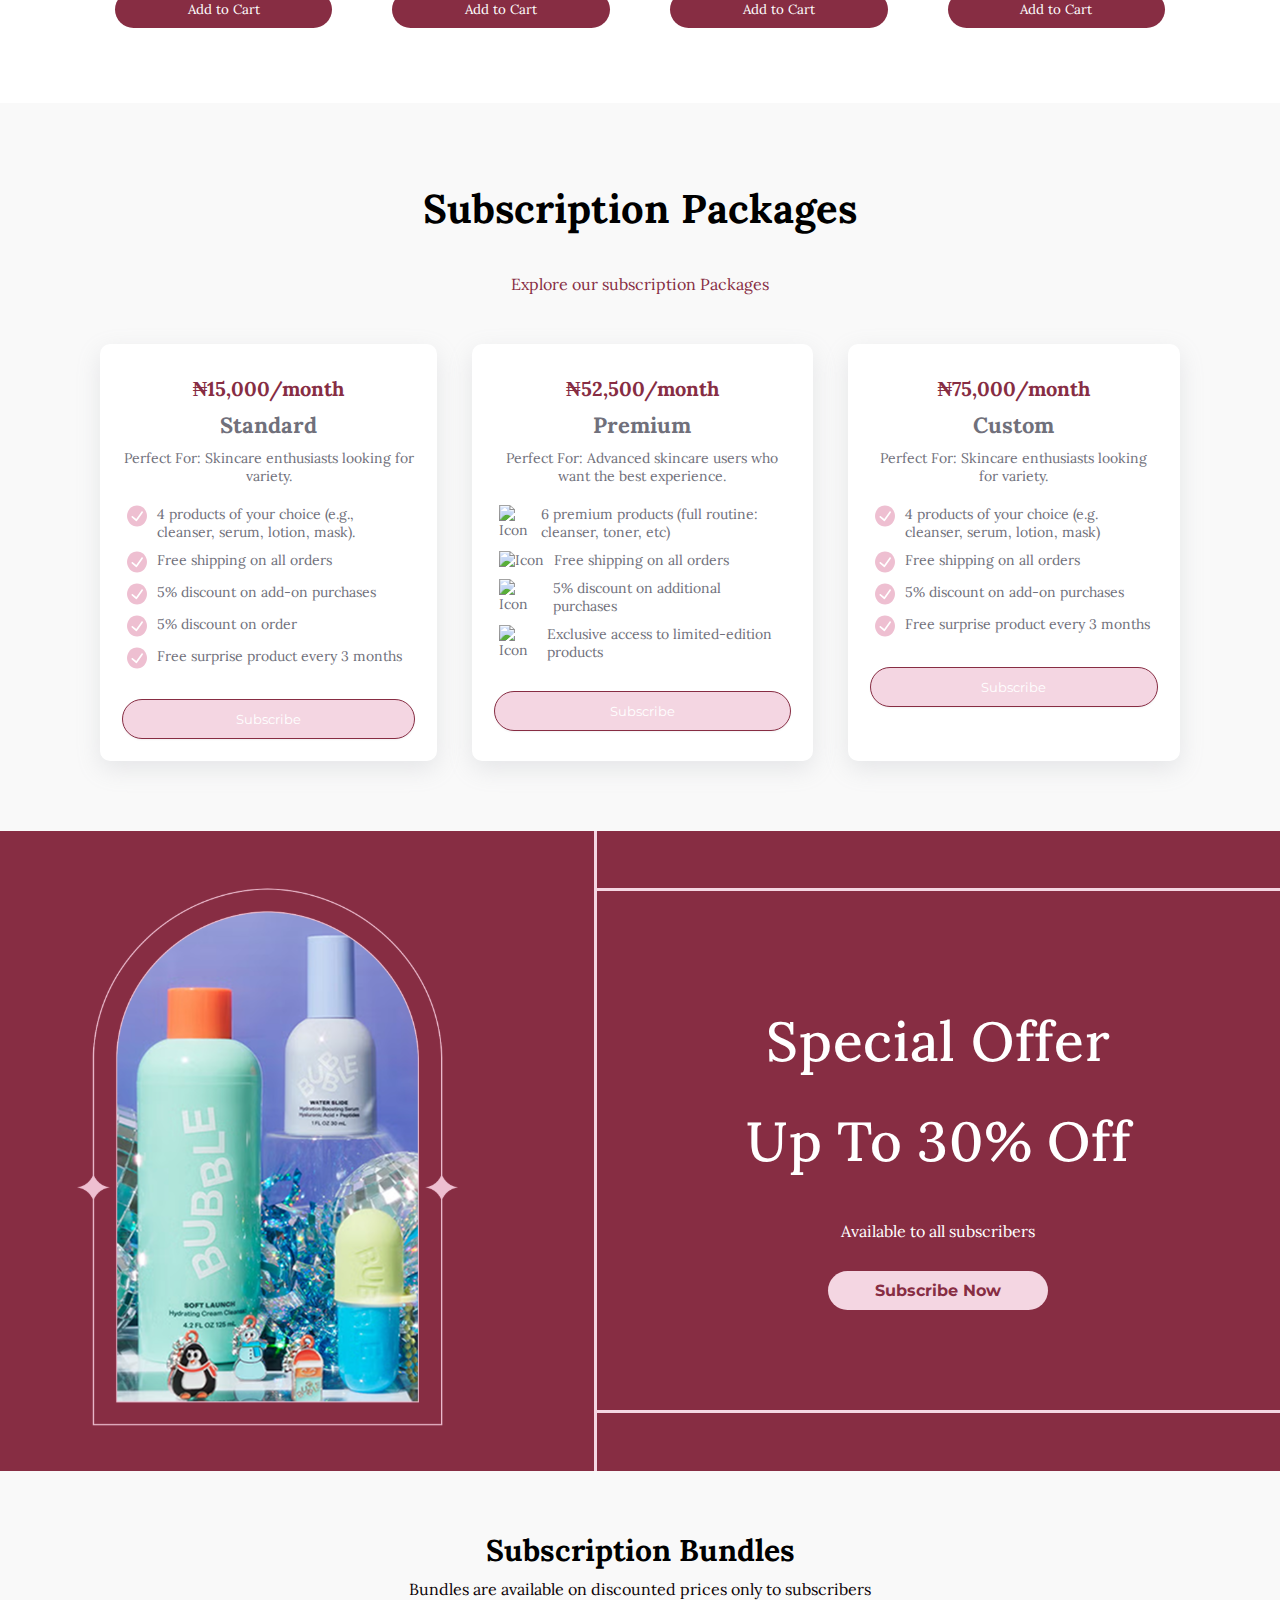
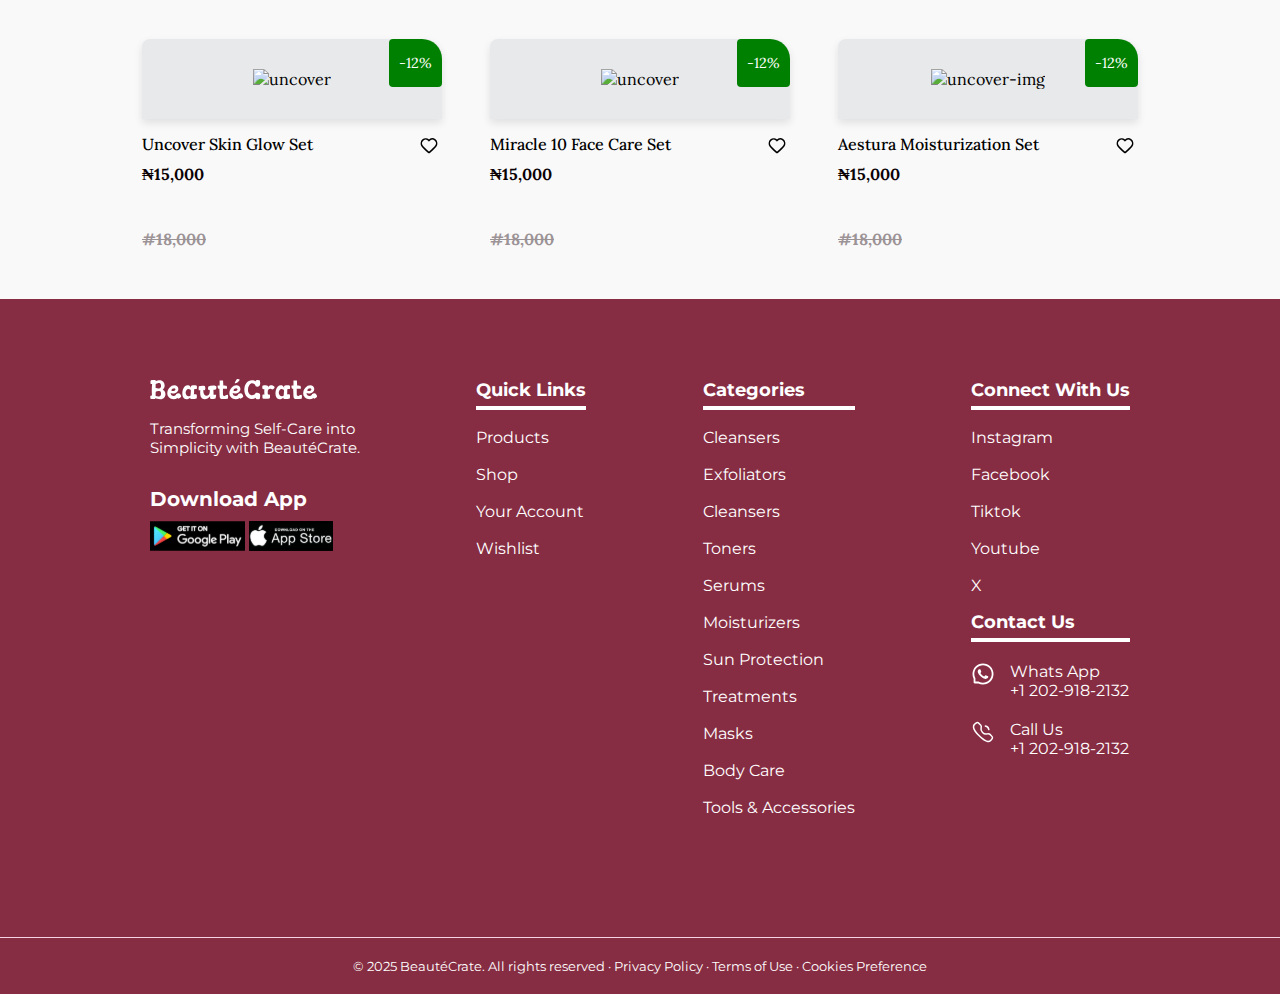
==== commit 6112ec2f: "recent" ====
--- a/index.html
+++ b/index.html
@@ -139,7 +139,8 @@
                     <li><img src="Images/Check-Icon.svg" alt="Icon">5% discount on order</li>
                     <li><img src="Images/Check-Icon.svg" alt="Icon"> Free surprise product every 3 months</li>
                 </ul>
-                <button class="subscribe">Subscribe</button>
+
+                <button class="subscribe"><a href="subscription.html" target="_blank">Subscribe</a></button>
             </div>
     
             
@@ -154,7 +155,8 @@
                     <li><img src="Images/check-icon.svg" alt="Icon"> Exclusive access to limited-edition products</li>
                     
                 </ul>
-                <button class="subscribe">Subscribe</button>
+                
+                <button class="subscribe"><a href="subscription.html" target="_blank">Subscribe</a></button>
             </div>
     
             <div class="plan">
@@ -167,7 +169,8 @@
                     <li><img src="Images/Check-Icon.svg" alt="Icon"> 5% discount on add-on purchases</li>
                     <li><img src="Images/Check-Icon.svg" alt="Icon"> Free surprise product every 3 months</li>
                 </ul>
-                <button class="subscribe">Subscribe</button>
+               
+                <button class="subscribe"><a href="subscription.html" target="_blank">Subscribe</a></button>
             </div>
         </div>
     </section>
--- a/Css/index.css
+++ b/Css/index.css
@@ -480,10 +480,15 @@
 .plan ul li img{
     margin-right: 10px;
 }
-
-
-
-.subscribe {
+/* .plan button a{
+    color: #000000;
+    font-size: 15px;
+    font-weight: 500;
+} */
+
+
+
+ .subscribe  {
     background-color: #F4D6E2;
     color: #872D43;
     border: 1px solid #872D43;
@@ -495,6 +500,7 @@
     width: 100%;
     border-radius: 20px;
 }
+
 
 .subscribe:hover {
     background-color: #872D43;
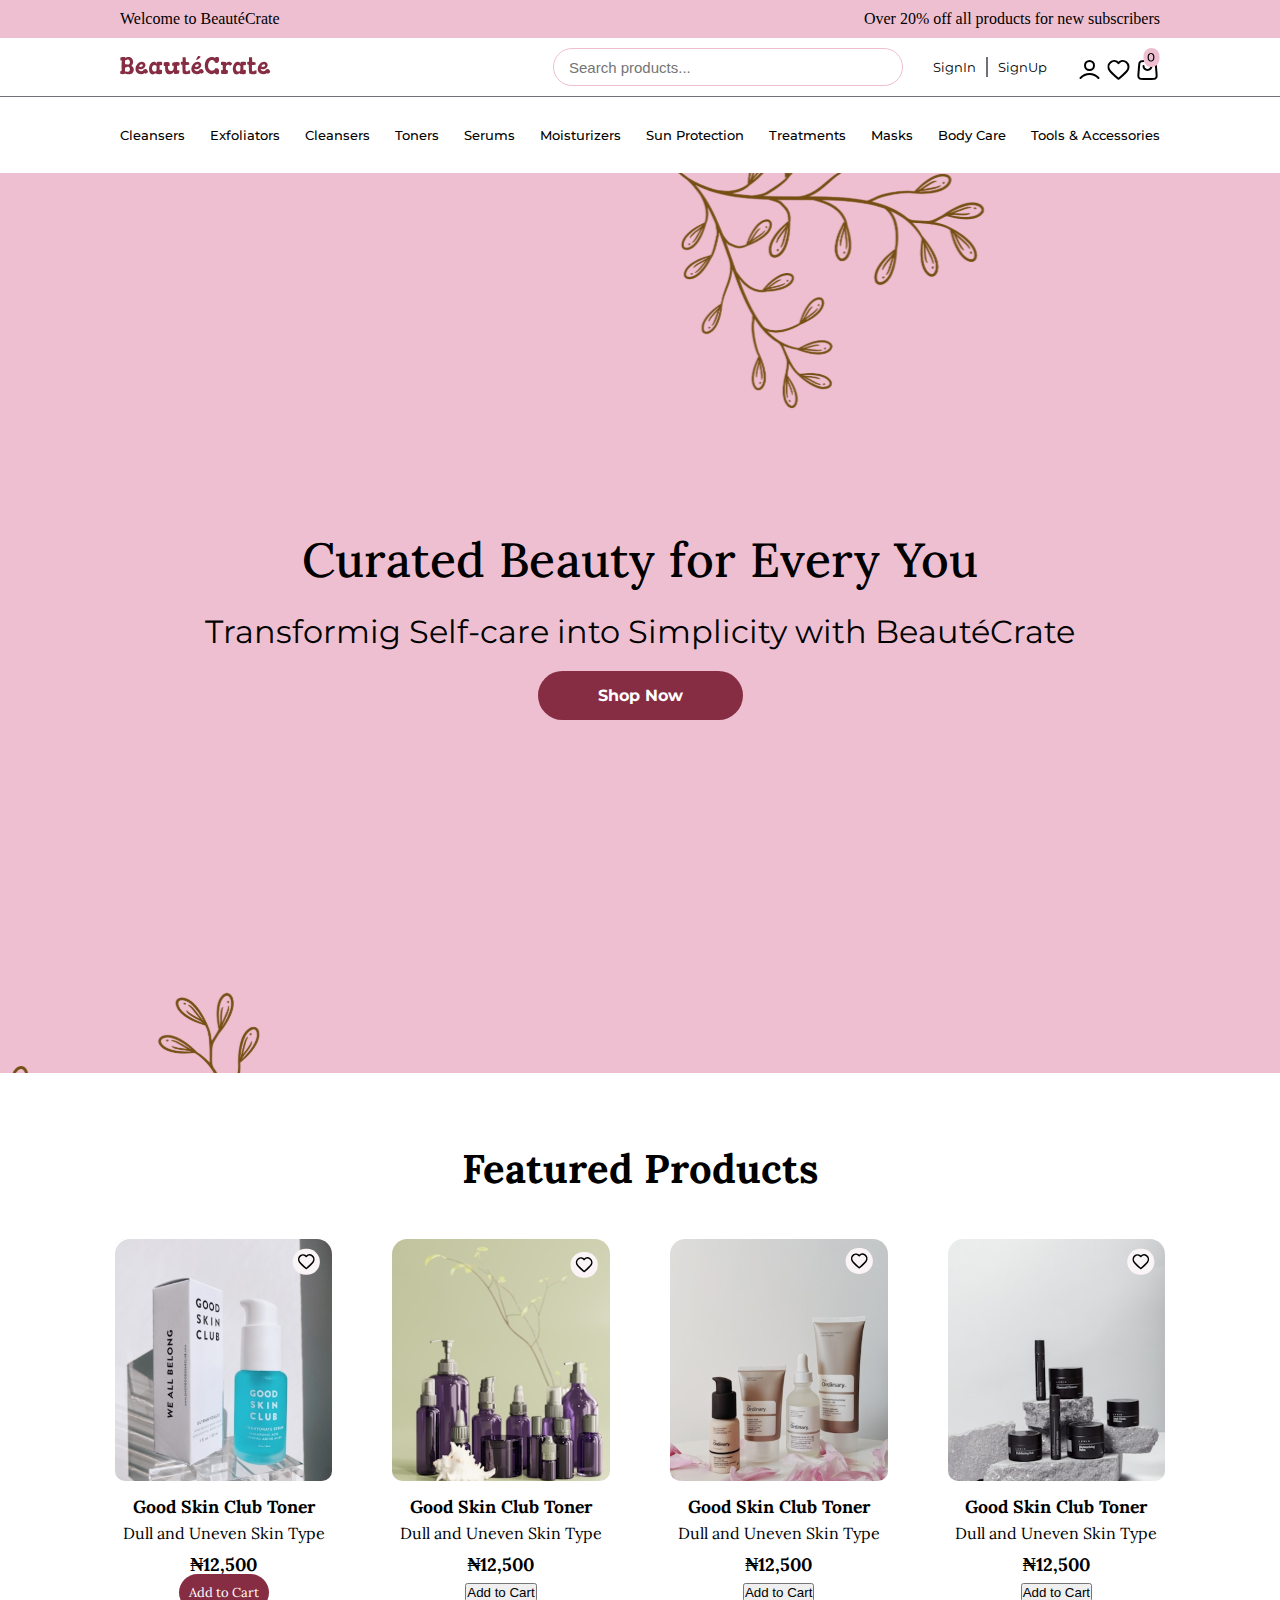
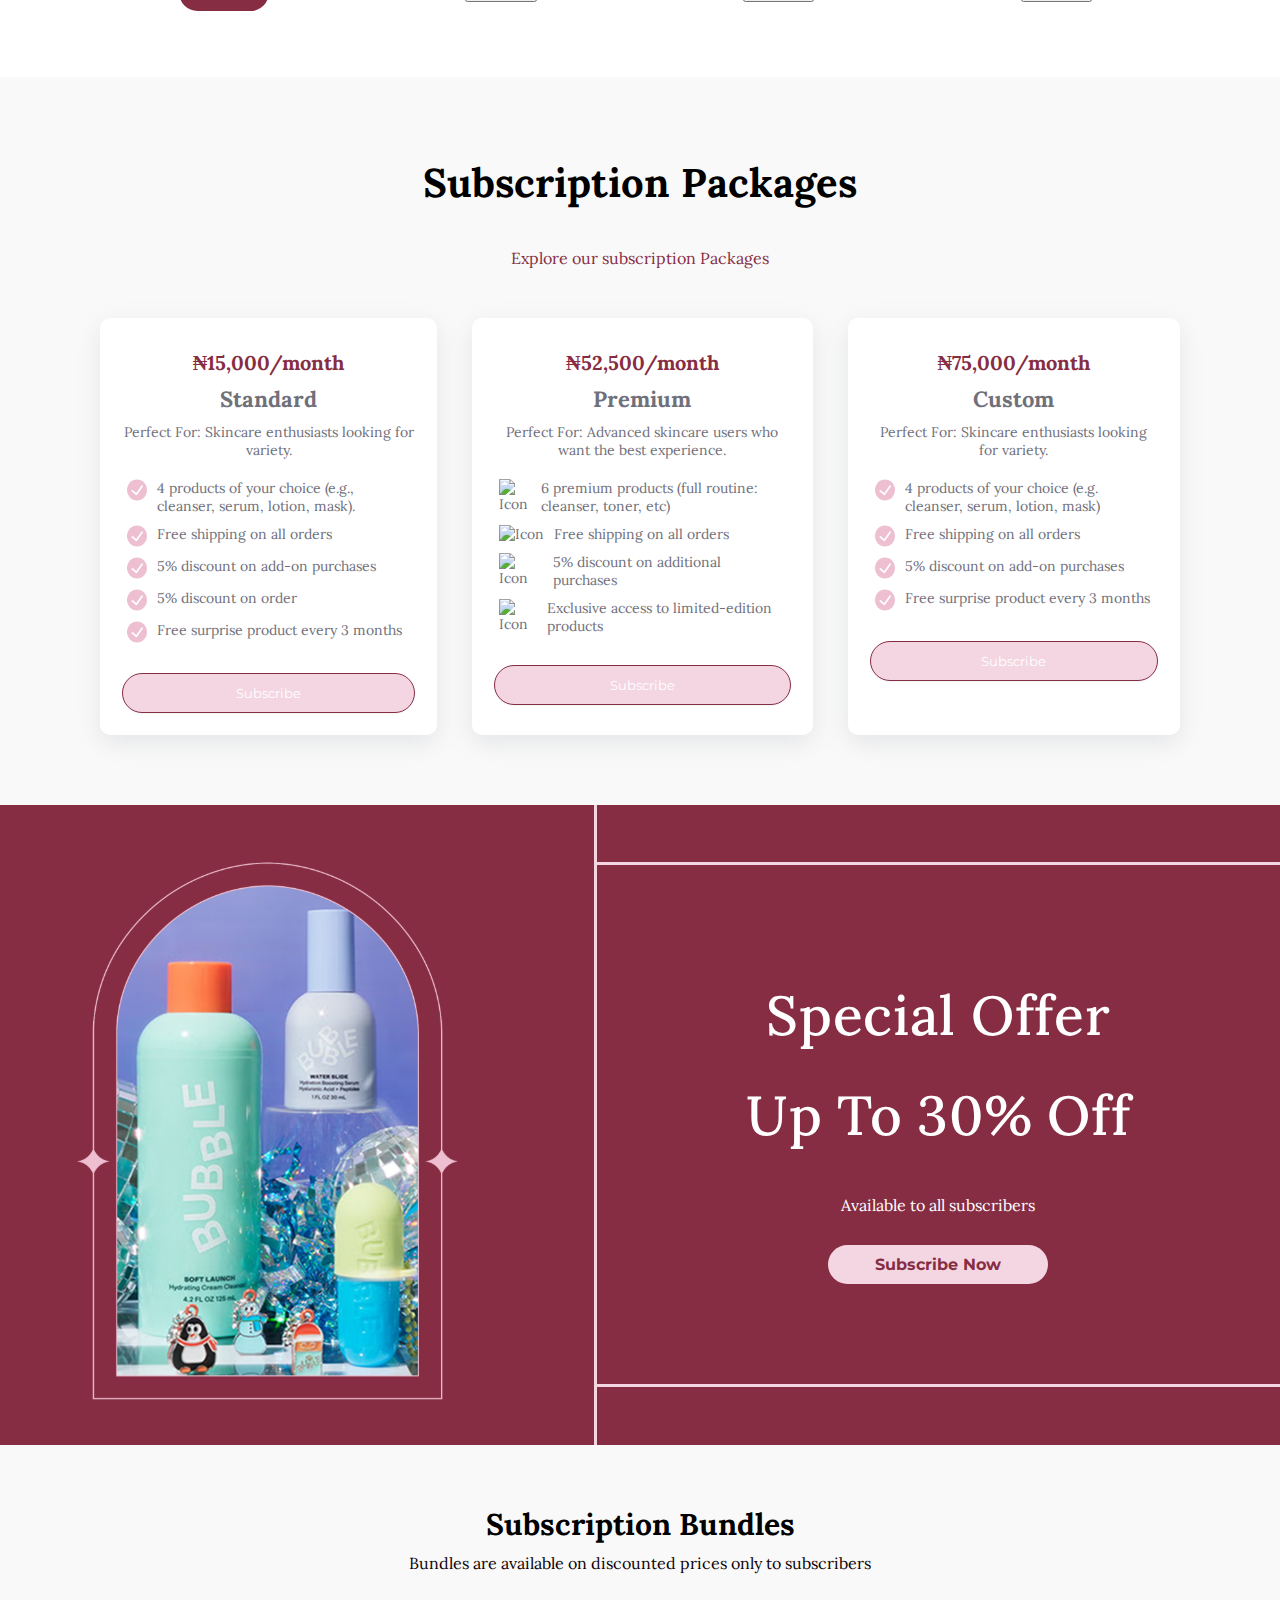
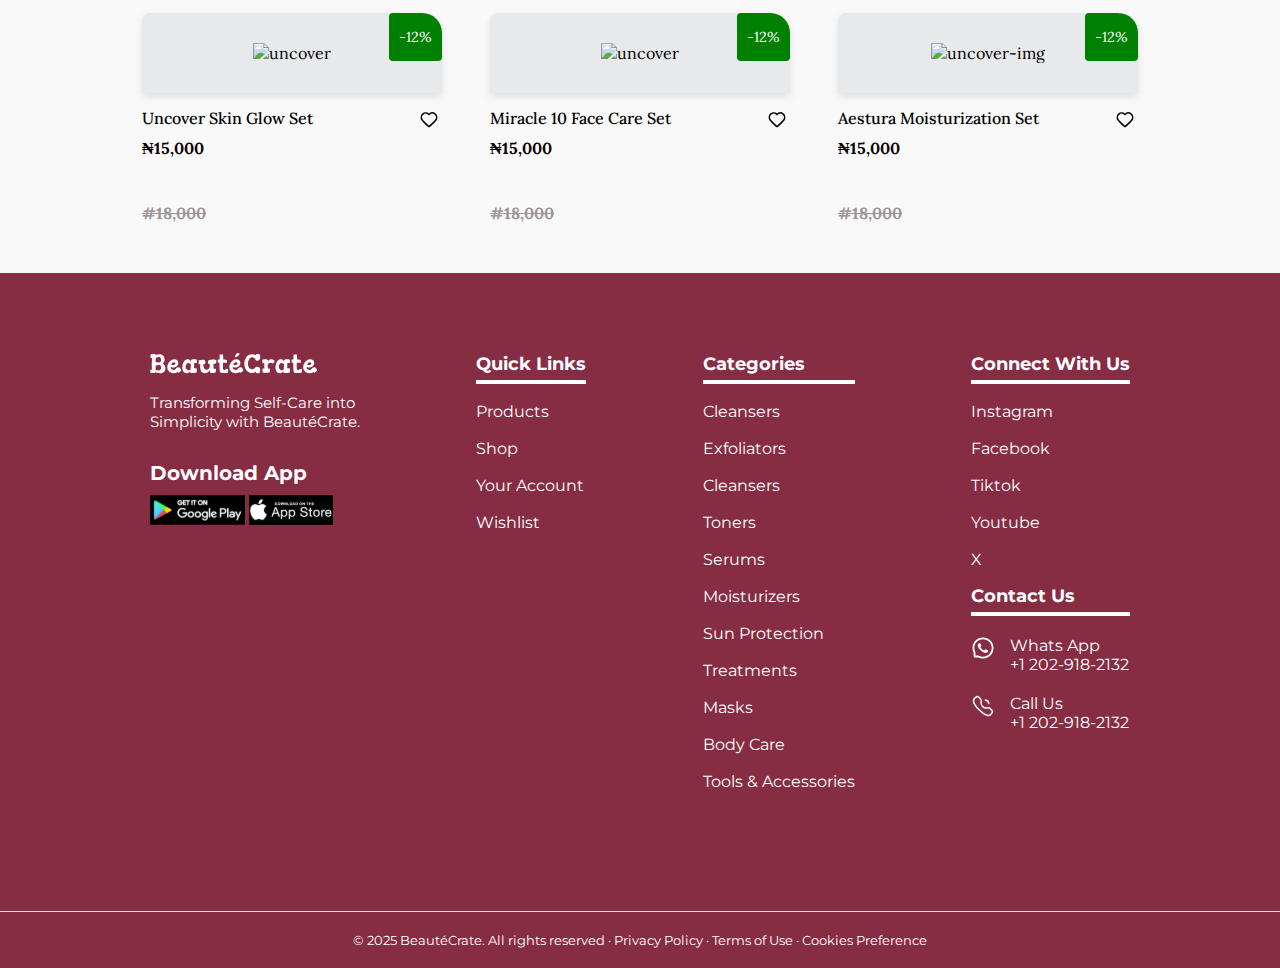
==== commit 166c9828: "recent" ====
--- a/index.html
+++ b/index.html
@@ -4,8 +4,57 @@
     <meta charset="UTF-8" />
     <meta http-equiv="X-UA-Compactible" content="IE-edge" />
     <meta name="viewport" content="width=device-width, initial-scale=1.0" />
+    <meta name="title" content="BeauteCrate - Curated Beauty for Every You!" />
+    <meta content="width=device-width, initial-scale=1.0, maximum-scale=1.0, user-scalable=0" name="viewport" />
+
+    <!--  Social tags      -->
+    <meta name="keywords" content="BeauteCrate - Curated Beauty for Every You!" />
+    <meta name="description" content="BeauteCrate - Curated Beauty for Every You!" />
+
+    <!-- Schema.org markup for Google+-->
+    <meta itemprop="name" content="BeauteCrate - Curated Beauty for Every You!" />
+    <meta itemprop="description" content="BeauteCrate - Curated Beauty for Every You!" />
+    <meta itemprop="image" content="%PUBLIC_URL%/favicon.svg" />
+
+    <!-- Twitter Card data -->
+    <meta name="twitter:card" content="BeauteCrate" />
+    <meta name="twitter:site" content="@BeauteCrate" />
+    <meta name="twitter:title" content="BeauteCrate - Curated Beauty for Every You!" />
+    <meta name="twitter:description" content="BeauteCrate - Curated Beauty for Every You!" />
+    <meta name="twitter:creator" content="@BeauteCrate"/>
+    <meta name="twitter:image" content="hhttps://twitter.com/BeauteCrate/photo"/>
+
+    <!-- Open Graph data -->
+    <meta property="fb:app_id" content="BeauteCrate" />
+    <meta property="og:title" content="BeauteCrate - Curated Beauty for Every You!" />
+    <meta property="og:type" content="BeauteCrate" />
+    <meta property="og:url" content="%PUBLIC_URL%/" />
+    <meta property="og:image" content="%PUBLIC_URL%/favicon.svg" />
+    <meta property="og:description" content="BeauteCrate, Beauty products, Skincare" />
+    <meta property="og:site_name" content="BeauteCrate" />
+
+    <!-- OG Meta Tags to improve the way the post looks when you share the page on Facebook, Twitter, LinkedIn -->
+    <meta name="description" content="BeauteCrate, Beauty products, Skincare" />
+    <meta name="keywords" content="BeauteCrate, Beauty products, Skincare" />
+    <meta property="og:title" content="BeauteCrate, Beauty products, Skincare" />
+    <meta name="theme-color" content="#872D43" />
+
+
+    <!-- ===============================================-->
+    <!--    Favicons-->
+    <!-- ===============================================-->
+    <link rel="icon" type="image/x-icon" href="%PUBLIC_URL%img/favicon.svg">
+    <link rel="shorcut icon" type="image/x-icon" href="%PUBLIC_URL%img/favicon.svg">
+    <meta name="msapplication-TileColor" content="#872D43">
+    <meta name="theme-color" content="#872D43">
+
     <title>BeauteCrate - Curated Beauty for Every You!</title>
     <link rel="shortcut icon" type="Images" href="Images/favicon.svg" />
+
+
+   
+
+
     <link rel="stylesheet" href="Css/index.css" />
     <link rel="preconnect" href="https://fonts.googleapis.com" />
     <link rel="preconnect" href="https://fonts.gstatic.com" crossorigin />
@@ -87,7 +136,7 @@
         <h3>Good Skin Club Toner</h3>
         <p>Dull and Uneven Skin Type</p>
         <h4 class="price">₦12,500</h4>
-        <button class="add-to-cart">Add to Cart</button>
+        <a class="add-to-cart" href="cart.html">Add to Cart</a>
       </div>
 
       <div class="product">
--- a/Css/index.css
+++ b/Css/index.css
@@ -339,24 +339,25 @@
 
 }
 
-.add-to-cart {
+a.add-to-cart {
     background: #872D43;
     color: white;
     border: none;
     padding: 10px;
     border-radius: 20px;
     cursor: pointer;
-    margin-top: 10px;
-    width: 100%;
+    margin-top: 20px;
+    width: 500px;
+    
     font-family: "Lora", serif;
 }
 
-.add-to-cart:hover {
+/* .add-to-cart:hover {
     background: transparent;
     border: #872D43 1px solid;
     color: #872D43;
 
-}
+} */
 
 
 /* Subscription Section Styles */
@@ -505,7 +506,7 @@
 .subscribe:hover {
     background-color: #872D43;
     border: 1px solid #4d2c3d;
-    color: #F4D6E2;
+    color: #0c0205;
 }    
 
 
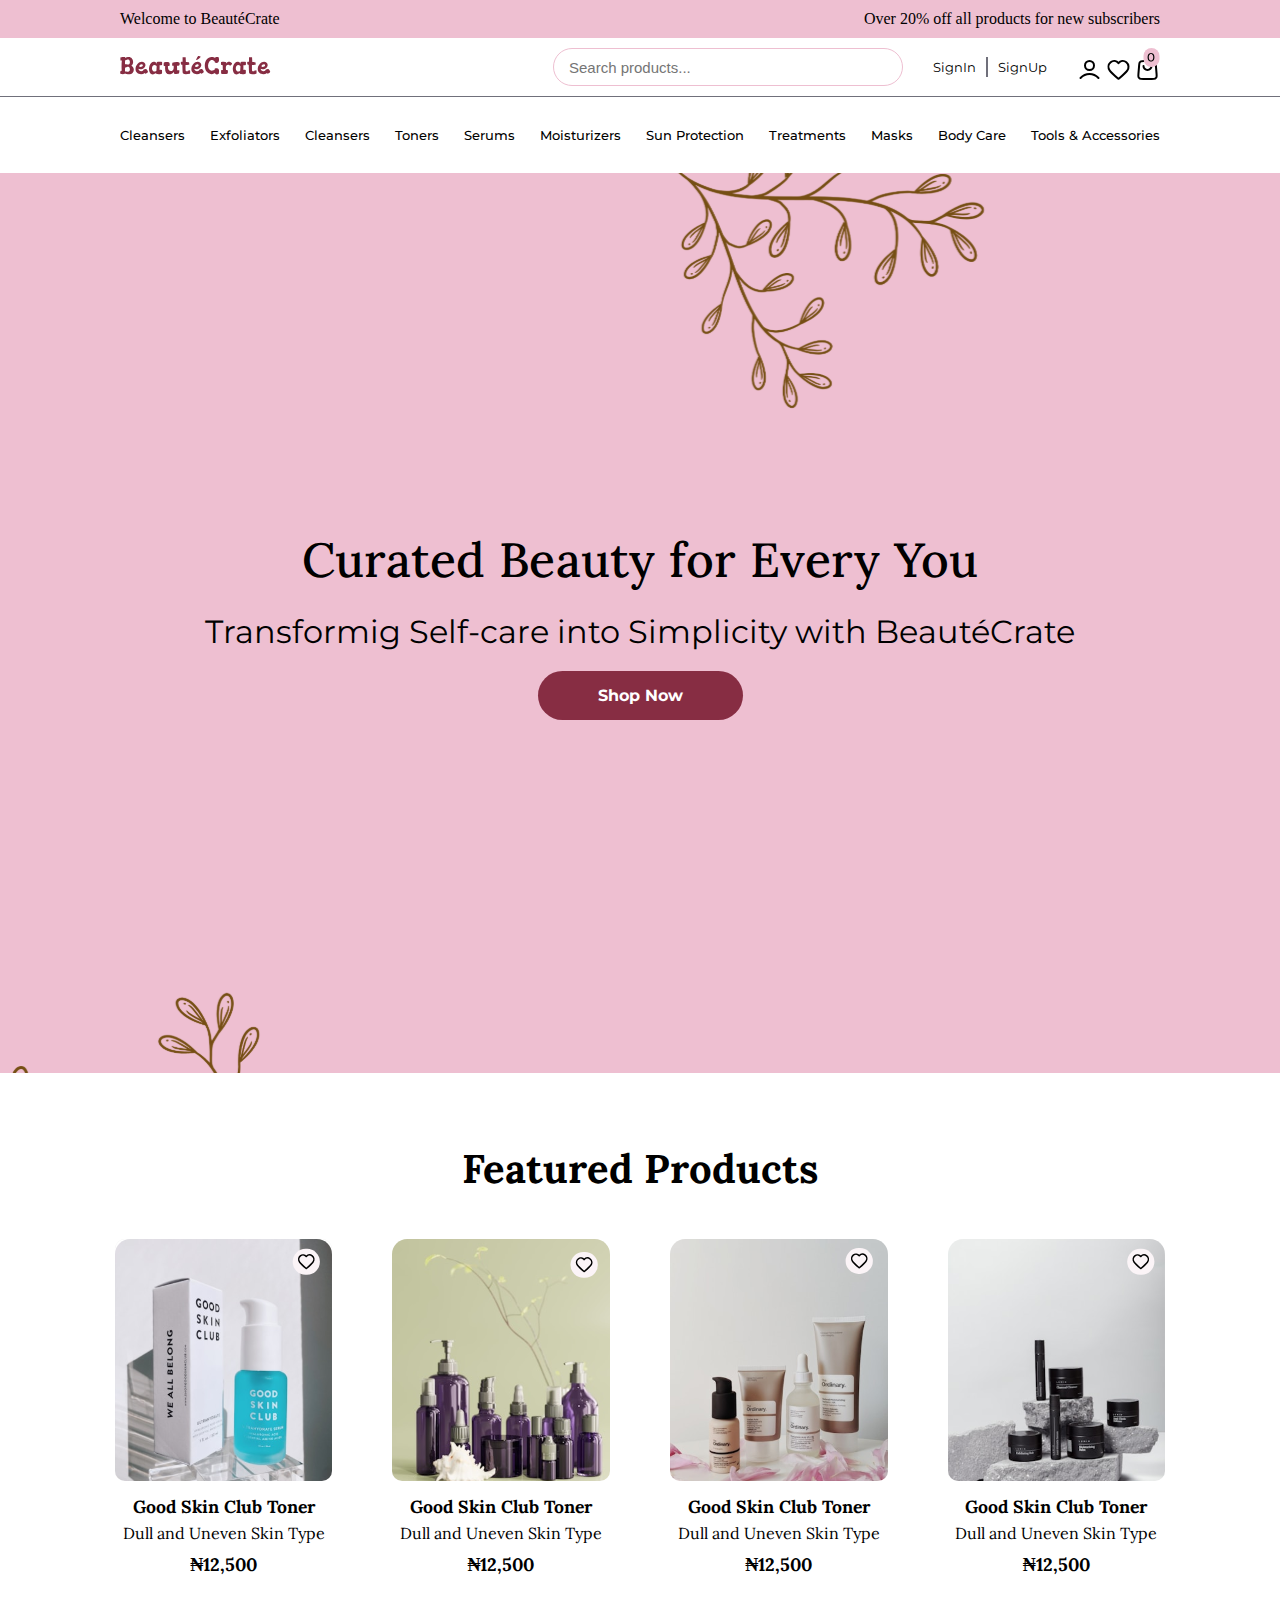
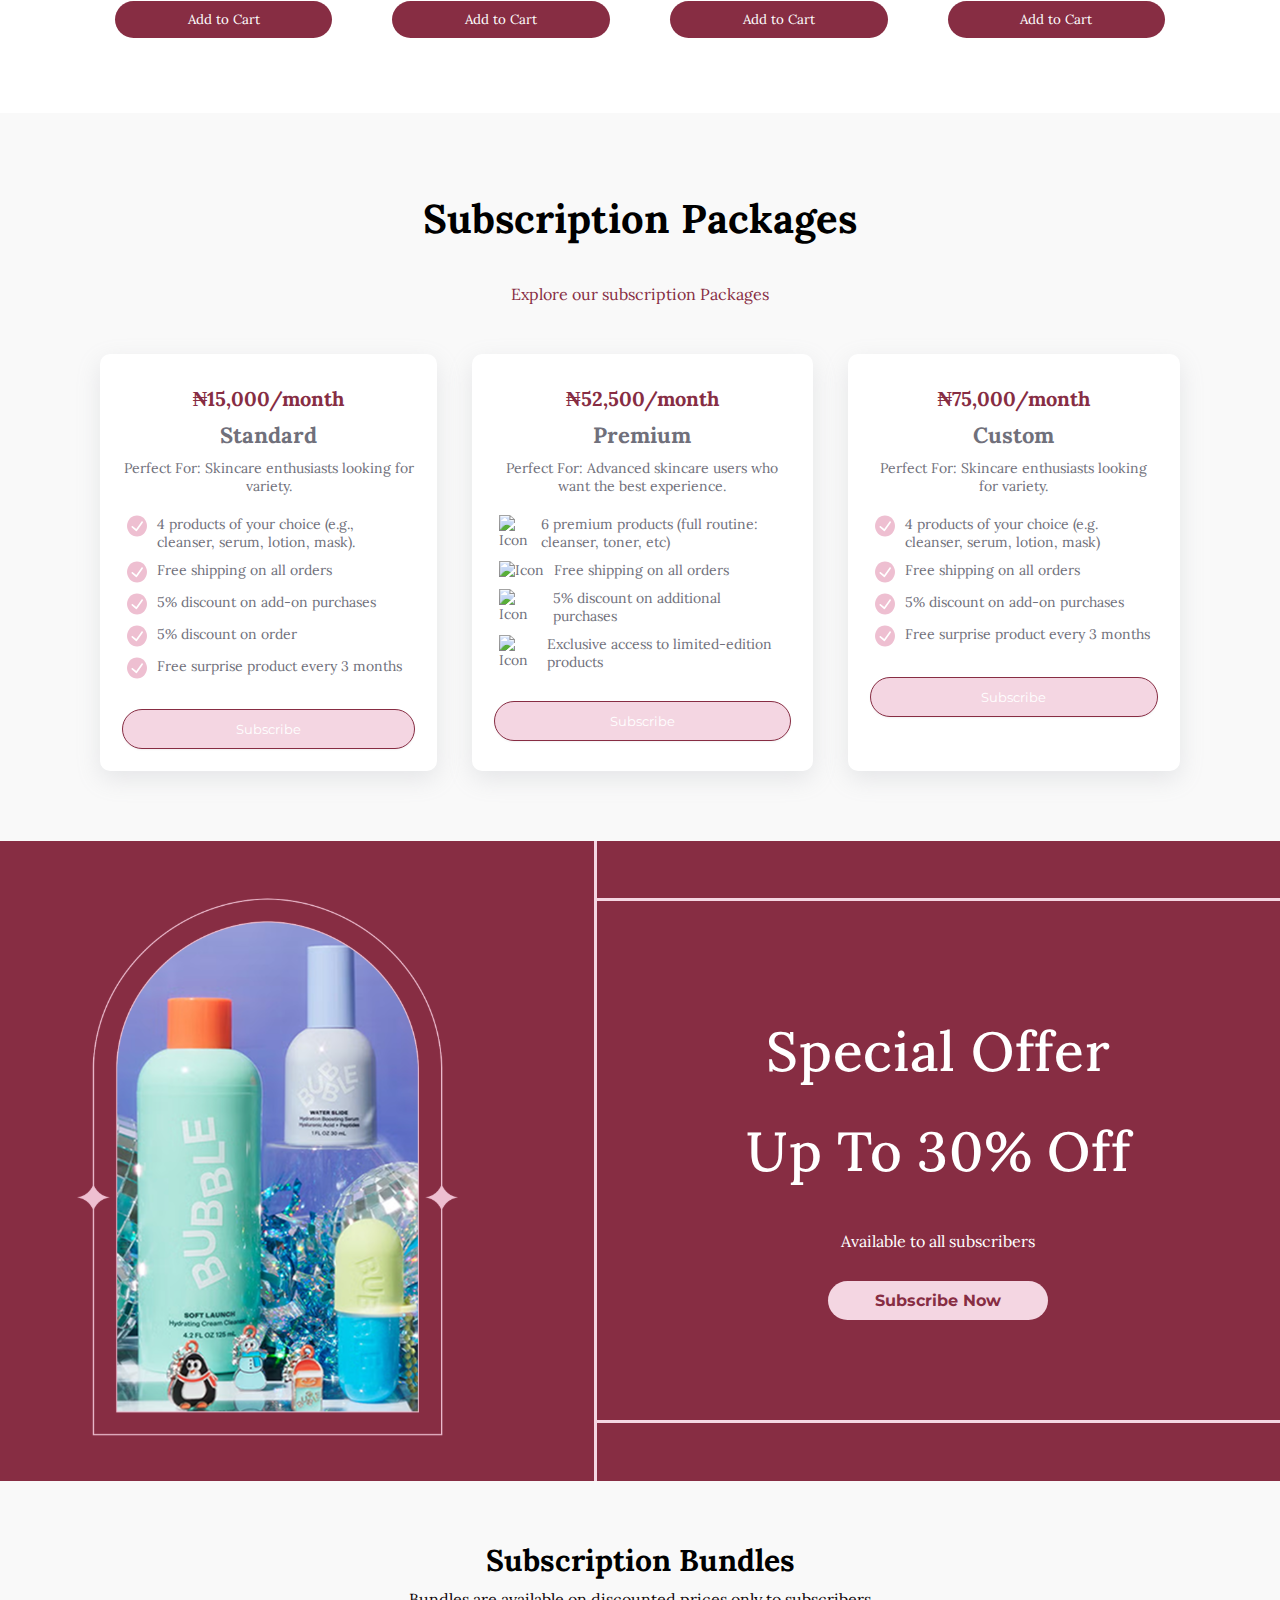
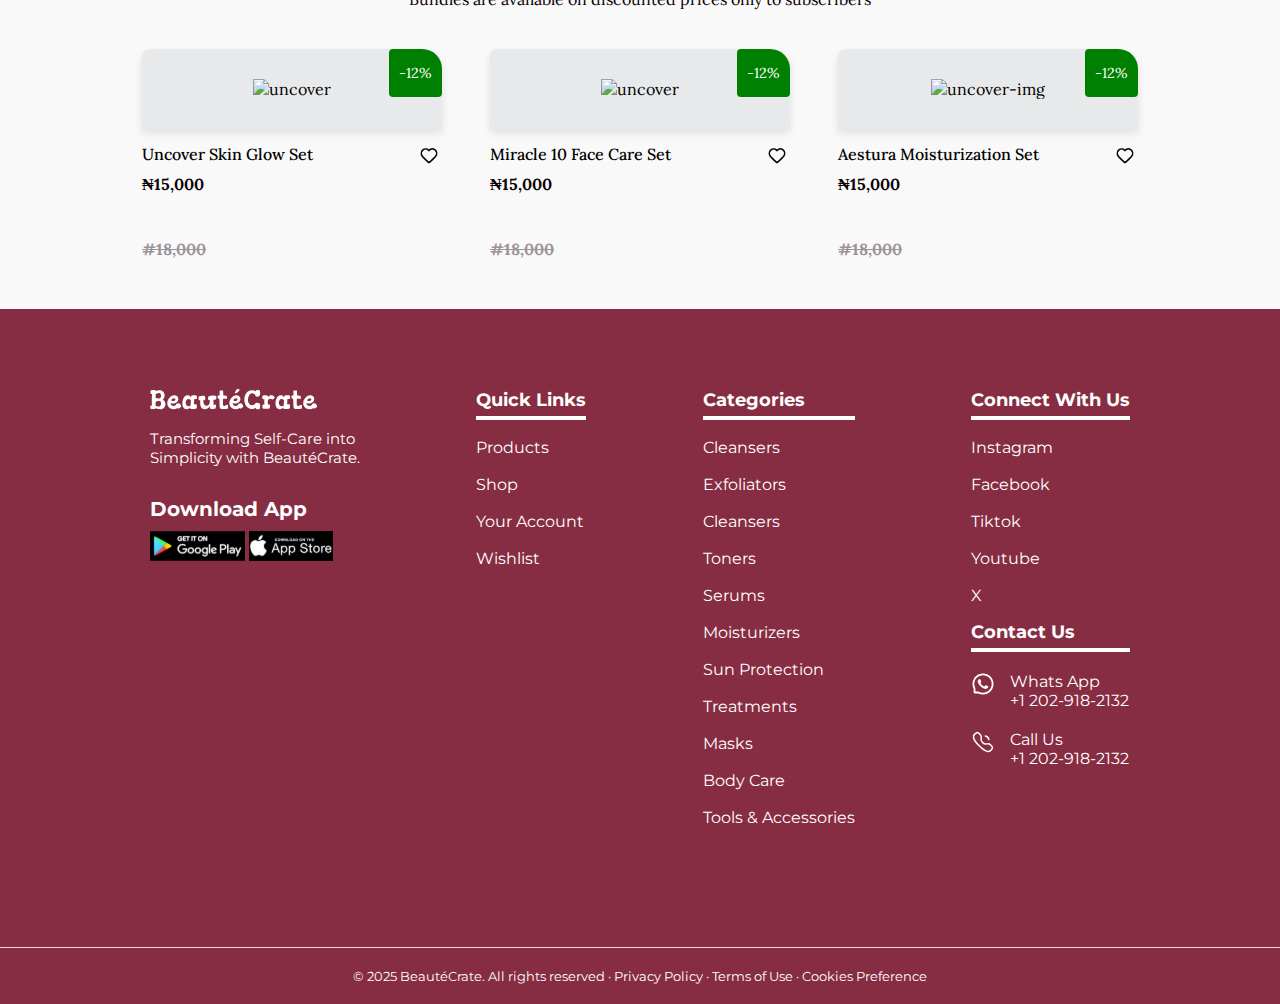
==== commit 70709e74: "recent" ====
--- a/index.html
+++ b/index.html
@@ -9,33 +9,26 @@
 
     <!--  Social tags      -->
     <meta name="keywords" content="BeauteCrate - Curated Beauty for Every You!" />
-    <meta name="description" content="BeauteCrate - Curated Beauty for Every You!" />
+    <meta name="description" content="BeauteCrate, Beauty products, Skincare" />
 
     <!-- Schema.org markup for Google+-->
     <meta itemprop="name" content="BeauteCrate - Curated Beauty for Every You!" />
     <meta itemprop="description" content="BeauteCrate - Curated Beauty for Every You!" />
-    <meta itemprop="image" content="%PUBLIC_URL%/favicon.svg" />
-
-    <!-- Twitter Card data -->
-    <meta name="twitter:card" content="BeauteCrate" />
-    <meta name="twitter:site" content="@BeauteCrate" />
-    <meta name="twitter:title" content="BeauteCrate - Curated Beauty for Every You!" />
-    <meta name="twitter:description" content="BeauteCrate - Curated Beauty for Every You!" />
-    <meta name="twitter:creator" content="@BeauteCrate"/>
-    <meta name="twitter:image" content="hhttps://twitter.com/BeauteCrate/photo"/>
+    <meta itemprop="image" content="Images/favicon.svg" />
+  
 
     <!-- Open Graph data -->
     <meta property="fb:app_id" content="BeauteCrate" />
     <meta property="og:title" content="BeauteCrate - Curated Beauty for Every You!" />
     <meta property="og:type" content="BeauteCrate" />
-    <meta property="og:url" content="%PUBLIC_URL%/" />
-    <meta property="og:image" content="%PUBLIC_URL%/favicon.svg" />
+    <meta property="og:image" content="Images/favicon.svg" />
     <meta property="og:description" content="BeauteCrate, Beauty products, Skincare" />
     <meta property="og:site_name" content="BeauteCrate" />
 
     <!-- OG Meta Tags to improve the way the post looks when you share the page on Facebook, Twitter, LinkedIn -->
     <meta name="description" content="BeauteCrate, Beauty products, Skincare" />
     <meta name="keywords" content="BeauteCrate, Beauty products, Skincare" />
+    <meta property="og:url" content="Images/favicon.svg" />
     <meta property="og:title" content="BeauteCrate, Beauty products, Skincare" />
     <meta name="theme-color" content="#872D43" />
 
@@ -43,8 +36,8 @@
     <!-- ===============================================-->
     <!--    Favicons-->
     <!-- ===============================================-->
-    <link rel="icon" type="image/x-icon" href="%PUBLIC_URL%img/favicon.svg">
-    <link rel="shorcut icon" type="image/x-icon" href="%PUBLIC_URL%img/favicon.svg">
+    <link rel="icon" type="image/x-icon" href="Images/favicon.svg">
+    <link rel="shorcut icon" type="image/x-icon" href="Images/favicon.svg">
     <meta name="msapplication-TileColor" content="#872D43">
     <meta name="theme-color" content="#872D43">
 
@@ -136,7 +129,7 @@
         <h3>Good Skin Club Toner</h3>
         <p>Dull and Uneven Skin Type</p>
         <h4 class="price">₦12,500</h4>
-        <a class="add-to-cart" href="cart.html">Add to Cart</a>
+        <button class="add-to-cart">Add to Cart</button>
       </div>
 
       <div class="product">
--- a/Css/index.css
+++ b/Css/index.css
@@ -339,7 +339,7 @@
 
 }
 
-a.add-to-cart {
+.add-to-cart {
     background: #872D43;
     color: white;
     border: none;
@@ -347,17 +347,17 @@
     border-radius: 20px;
     cursor: pointer;
     margin-top: 20px;
-    width: 500px;
+    width: 100%;
     
     font-family: "Lora", serif;
 }
 
-/* .add-to-cart:hover {
+ .add-to-cart:hover {
     background: transparent;
     border: #872D43 1px solid;
     color: #872D43;
 
-} */
+} 
 
 
 /* Subscription Section Styles */
